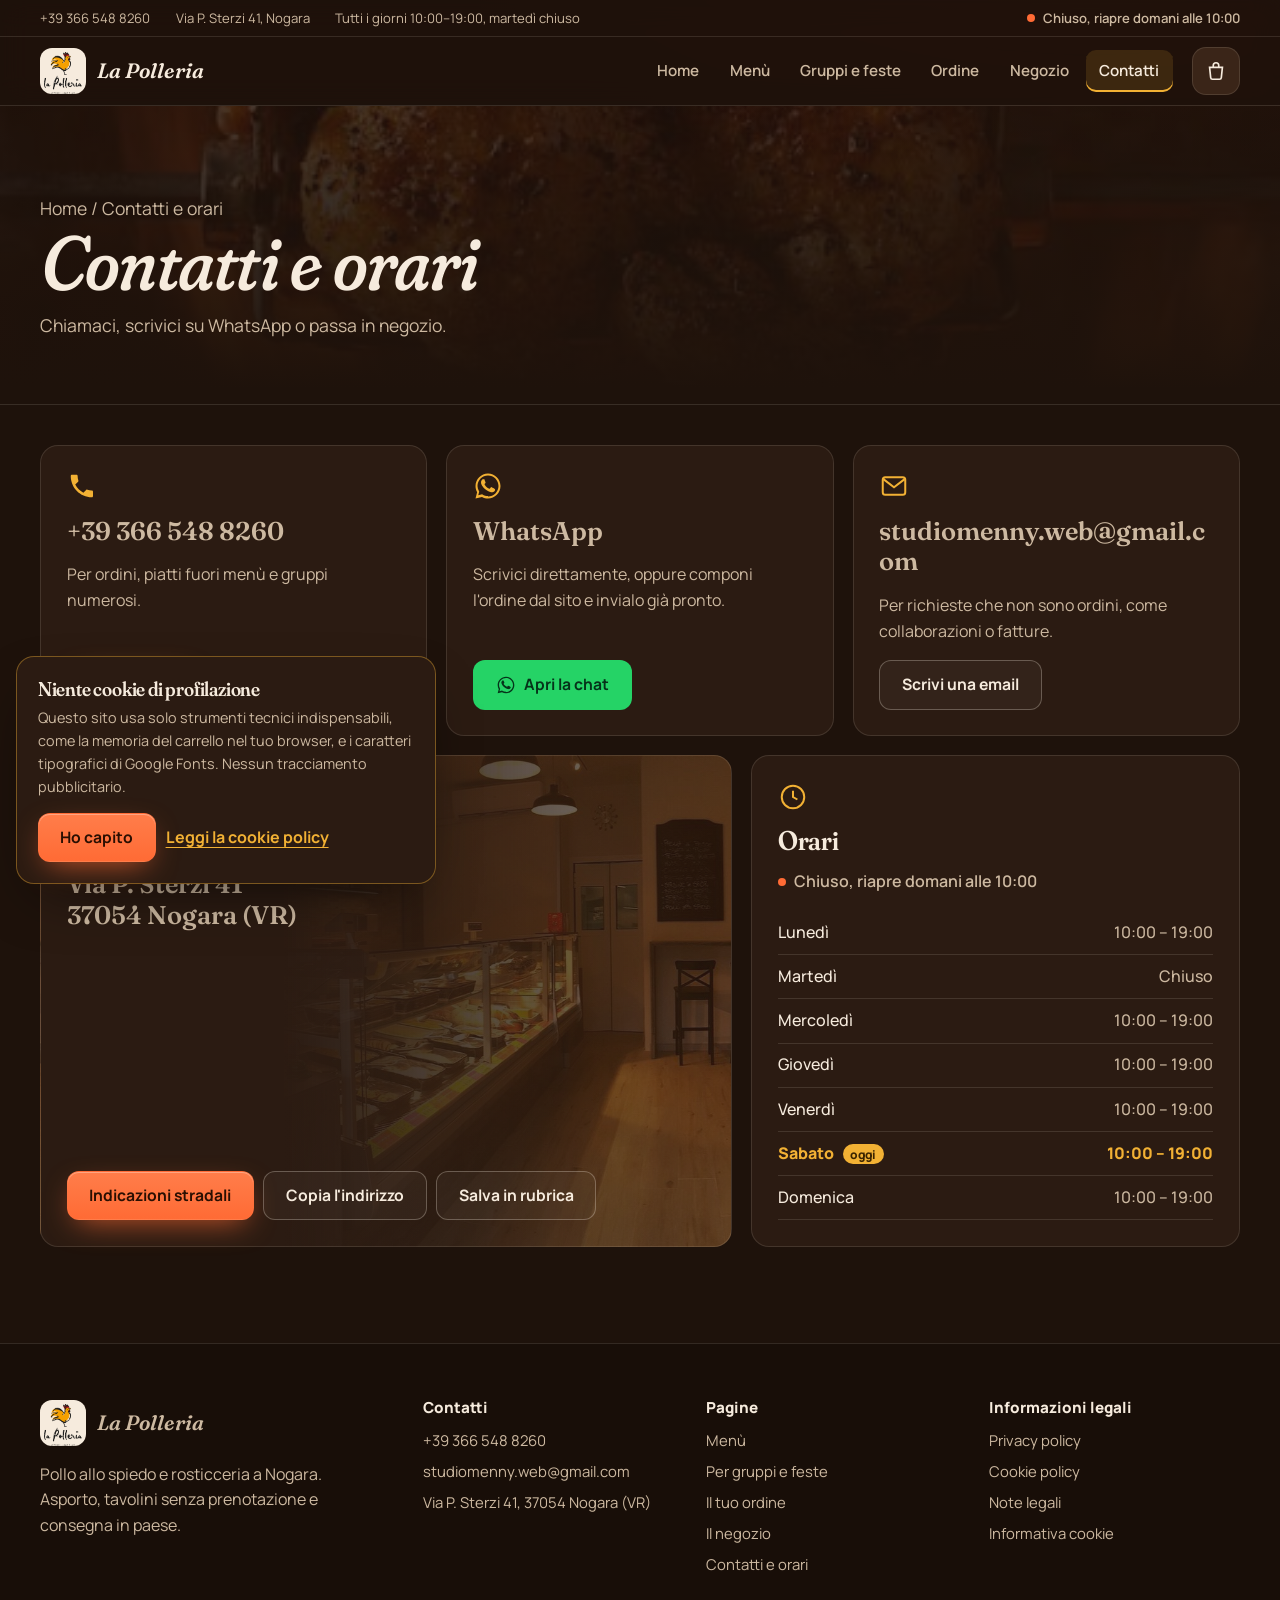
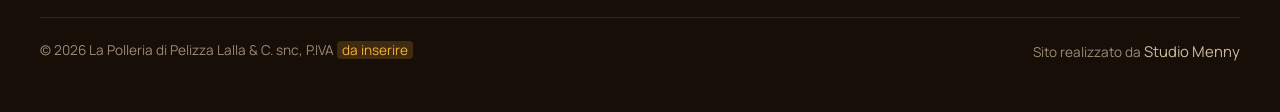
==== contatti.html @ 3eb0762a "Add files via upload" ====
<!DOCTYPE html>
<html lang="it">
<head>
  <meta charset="UTF-8">
  <meta name="viewport" content="width=device-width, initial-scale=1, viewport-fit=cover">
  <title>Contatti e orari, La Polleria Nogara</title>
  <meta name="description" content="Telefono, WhatsApp, email, indirizzo e orari della Polleria in Via P. Sterzi 41 a Nogara.">
  <meta name="theme-color" content="#1E120B">
  <link rel="icon" href="images/logo.png">
  <meta property="og:title" content="Contatti e orari, La Polleria Nogara">
  <meta property="og:description" content="Telefono, WhatsApp, email, indirizzo e orari della Polleria in Via P. Sterzi 41 a Nogara.">
  <meta property="og:image" content="images/hero-spiedo.jpg">
  <meta property="og:type" content="website">
  <link rel="preconnect" href="https://fonts.googleapis.com"><link rel="preconnect" href="https://fonts.gstatic.com" crossorigin><link href="https://fonts.googleapis.com/css2?family=Fraunces:ital,opsz,wght,SOFT,WONK@0,9..144,400..700,0..100,0..1;1,9..144,400..700,0..100,0..1&family=Manrope:wght@400;500;600;700;800&display=swap" rel="stylesheet">
  <link rel="stylesheet" href="style.css">
</head>
<body>
<a class="skip-link" href="#main">Vai al contenuto</a>
<header class="topbar">
  <div class="topbar-strip">
    <div class="wrap">
      <a href="tel:+393665488260">+39 366 548 8260</a>
      <a href="contatti.html">Via P. Sterzi 41, Nogara</a>
      <span>Tutti i giorni 10:00–19:00, martedì chiuso</span>
      <span class="status strip-status" data-status>Orari</span>
    </div>
  </div>
  <div class="topbar-main">
    <div class="wrap">
      <button class="menu-toggle" type="button" aria-expanded="false" aria-controls="mainnav" aria-label="Apri il menu di navigazione"><span></span></button>
      <a class="brand" href="index.html" aria-label="La Polleria, pagina iniziale">
        <span class="brand-badge"><img src="images/logo.png" alt="" width="46" height="46"></span>
        <span class="brand-text"><span class="brand-name">La Polleria</span><span class="status brand-status" data-status></span></span>
      </a>
      <nav class="mainnav" id="mainnav" aria-label="Navigazione principale">
        <a href="index.html">Home</a>
        <a href="menu.html">Menù</a>
        <a href="feste.html">Gruppi e feste</a>
        <a href="ordina.html">Ordine</a>
        <a href="negozio.html">Negozio</a>
        <a href="contatti.html" aria-current="page">Contatti</a>
        <span class="status nav-status" data-status>Orari</span>
      </nav>
      <a class="cart-btn" href="ordina.html" aria-label="Il tuo ordine"><svg viewBox="0 0 24 24" aria-hidden="true"><path d="M5 8h14l-1.2 11.2a2 2 0 0 1-2 1.8H8.2a2 2 0 0 1-2-1.8L5 8z"/><path d="M9 8V6a3 3 0 0 1 6 0v2"/></svg><span class="badge" data-cart-count hidden>0</span></a>
    </div>
  </div>
</header>

<main id="main">
  <section class="page-head">
    <div class="page-head-bg"><img src="images/pollo-spiedo.jpeg" alt=""></div>
    <div class="wrap">
      <p class="crumbs"><a href="index.html">Home</a> / Contatti e orari</p>
      <h1>Contatti e orari</h1>
      <p>Chiamaci, scrivici su WhatsApp o passa in negozio.</p>
    </div>
  </section>

  <div class="wrap contact">
    <section class="panel c-phone">
      <svg style="fill:#F2B134;stroke:none" viewBox="0 0 24 24" aria-hidden="true"><path d="M6.6 10.8c1.4 2.8 3.7 5.1 6.5 6.5l2.2-2.2c.3-.3.7-.4 1-.2 1.1.4 2.3.6 3.5.6.6 0 1 .4 1 1V20c0 .6-.4 1-1 1C10.6 21 3 13.4 3 4c0-.6.4-1 1-1h3.5c.6 0 1 .4 1 1 0 1.2.2 2.4.6 3.5.1.3 0 .7-.2 1z"/></svg>
      <h2 class="visually-hidden">Telefono</h2>
      <p class="big">+39 366 548 8260</p>
      <p>Per ordini, piatti fuori menù e gruppi numerosi.</p>
      <a class="btn btn-fire" href="tel:+393665488260">Chiama ora</a>
    </section>
    <section class="panel c-wa">
      <svg style="fill:#F2B134;stroke:none" viewBox="0 0 24 24" aria-hidden="true"><path d="M12 2C6.5 2 2 6.5 2 12c0 1.8.5 3.5 1.3 5L2 22l5.2-1.3c1.5.8 3.1 1.3 4.8 1.3 5.5 0 10-4.5 10-10S17.5 2 12 2zm0 18c-1.6 0-3.1-.4-4.4-1.2l-.3-.2-3.1.8.8-3-.2-.3C4 14.7 3.6 13.4 3.6 12c0-4.6 3.8-8.4 8.4-8.4s8.4 3.8 8.4 8.4-3.8 8.4-8.4 8.4zm4.6-6.3c-.3-.1-1.5-.7-1.7-.8-.2-.1-.4-.1-.6.1-.2.3-.6.8-.8 1-.1.2-.3.2-.5.1-.3-.1-1.2-.4-2.2-1.4-.8-.7-1.4-1.6-1.5-1.9-.2-.3 0-.4.1-.6.1-.1.3-.3.4-.5.1-.1.2-.3.2-.4.1-.2 0-.3 0-.5-.1-.1-.6-1.4-.8-1.9-.2-.5-.4-.4-.6-.4h-.5c-.2 0-.5.1-.7.3-.2.3-1 1-1 2.3s1 2.7 1.1 2.9c.1.2 2 3 4.8 4.2.7.3 1.2.5 1.6.6.7.2 1.3.2 1.8.1.5-.1 1.5-.6 1.8-1.2.2-.6.2-1.1.1-1.2-.1-.1-.2-.2-.5-.3z"/></svg>
      <h2 class="visually-hidden">WhatsApp</h2>
      <p class="big">WhatsApp</p>
      <p>Scrivici direttamente, oppure componi l'ordine dal sito e invialo già pronto.</p>
      <a class="btn btn-wa" href="https://wa.me/393665488260" target="_blank" rel="noopener"><svg viewBox="0 0 24 24" aria-hidden="true"><path d="M12 2C6.5 2 2 6.5 2 12c0 1.8.5 3.5 1.3 5L2 22l5.2-1.3c1.5.8 3.1 1.3 4.8 1.3 5.5 0 10-4.5 10-10S17.5 2 12 2zm0 18c-1.6 0-3.1-.4-4.4-1.2l-.3-.2-3.1.8.8-3-.2-.3C4 14.7 3.6 13.4 3.6 12c0-4.6 3.8-8.4 8.4-8.4s8.4 3.8 8.4 8.4-3.8 8.4-8.4 8.4zm4.6-6.3c-.3-.1-1.5-.7-1.7-.8-.2-.1-.4-.1-.6.1-.2.3-.6.8-.8 1-.1.2-.3.2-.5.1-.3-.1-1.2-.4-2.2-1.4-.8-.7-1.4-1.6-1.5-1.9-.2-.3 0-.4.1-.6.1-.1.3-.3.4-.5.1-.1.2-.3.2-.4.1-.2 0-.3 0-.5-.1-.1-.6-1.4-.8-1.9-.2-.5-.4-.4-.6-.4h-.5c-.2 0-.5.1-.7.3-.2.3-1 1-1 2.3s1 2.7 1.1 2.9c.1.2 2 3 4.8 4.2.7.3 1.2.5 1.6.6.7.2 1.3.2 1.8.1.5-.1 1.5-.6 1.8-1.2.2-.6.2-1.1.1-1.2-.1-.1-.2-.2-.5-.3z"/></svg>Apri la chat</a>
    </section>
    <section class="panel c-mail">
      <svg viewBox="0 0 24 24" aria-hidden="true"><rect x="3" y="5" width="18" height="14" rx="2"/><path d="M3.5 6.5l8.5 6.5 8.5-6.5"/></svg>
      <h2 class="visually-hidden">Email</h2>
      <p class="big">studiomenny.web@gmail.com</p>
      <p>Per richieste che non sono ordini, come collaborazioni o fatture.</p>
      <a class="btn btn-line" href="mailto:studiomenny.web@gmail.com">Scrivi una email</a>
    </section>
    <section class="panel c-where">
      <svg viewBox="0 0 24 24" aria-hidden="true"><path d="M12 21s-7-6.2-7-11.5A7 7 0 0 1 19 9.5C19 14.8 12 21 12 21z"/><circle cx="12" cy="9.5" r="2.6"/></svg>
      <h2>Dove siamo</h2>
      <p class="big">Via P. Sterzi 41<br>37054 Nogara (VR)</p>
      <div class="row-btns">
        <a class="btn btn-fire" href="https://www.google.com/maps/search/?api=1&amp;query=Via+Palmino+Sterzi+41+Nogara+VR" target="_blank" rel="noopener">Indicazioni stradali</a>
        <button type="button" class="btn btn-line" id="copy-address">Copia l'indirizzo</button>
        <button type="button" class="btn btn-line" id="save-contact">Salva in rubrica</button>
      </div>
    </section>
    <section class="panel c-hours">
      <svg viewBox="0 0 24 24" aria-hidden="true"><circle cx="12" cy="12" r="9"/><path d="M12 7v5l3.5 2"/></svg>
      <h2>Orari</h2>
      <p class="status" data-status>Orari</p>
      <table class="hours"><tbody id="hours-table"></tbody></table>
    </section>
  </div>
</main>
<footer class="site-foot">
  <div class="wrap">
    <div class="foot-grid">
      <div class="foot-brand">
        <a class="brand" href="index.html"><span class="brand-badge"><img src="images/logo.png" alt="" width="46" height="46"></span><span class="brand-name">La Polleria</span></a>
        <p>Pollo allo spiedo e rosticceria a Nogara. Asporto, tavolini senza prenotazione e consegna in paese.</p>
      </div>
      <div>
        <h2>Contatti</h2>
        <ul>
          <li><a href="tel:+393665488260">+39 366 548 8260</a></li>
          <li><a href="mailto:studiomenny.web@gmail.com">studiomenny.web@gmail.com</a></li>
          <li>Via P. Sterzi 41, 37054 Nogara (VR)</li>
        </ul>
      </div>
      <div>
        <h2>Pagine</h2>
        <ul>
          <li><a href="menu.html">Menù</a></li>
          <li><a href="feste.html">Per gruppi e feste</a></li>
          <li><a href="ordina.html">Il tuo ordine</a></li>
          <li><a href="negozio.html">Il negozio</a></li>
          <li><a href="contatti.html">Contatti e orari</a></li>
        </ul>
      </div>
      <div>
        <h2>Informazioni legali</h2>
        <ul>
          <li><a href="privacy.html">Privacy policy</a></li>
          <li><a href="cookie.html">Cookie policy</a></li>
          <li><a href="note-legali.html">Note legali</a></li>
          <li><button type="button" data-cookie-open>Informativa cookie</button></li>
        </ul>
      </div>
    </div>
    <div class="foot-bottom">
      <span>© <span data-year>2026</span> La Polleria di Pelizza Lalla &amp; C. snc, P.IVA <span class="placeholder">da inserire</span></span>
      <span>Sito realizzato da <a href="https://www.studiomenny.it/" target="_blank" rel="noopener">Studio Menny</a></span>
    </div>
  </div>
</footer>

<nav class="actionbar" aria-label="Azioni rapide">
  <a class="ab-call" href="tel:+393665488260"><svg viewBox="0 0 24 24" aria-hidden="true"><path d="M6.6 10.8c1.4 2.8 3.7 5.1 6.5 6.5l2.2-2.2c.3-.3.7-.4 1-.2 1.1.4 2.3.6 3.5.6.6 0 1 .4 1 1V20c0 .6-.4 1-1 1C10.6 21 3 13.4 3 4c0-.6.4-1 1-1h3.5c.6 0 1 .4 1 1 0 1.2.2 2.4.6 3.5.1.3 0 .7-.2 1z"/></svg>Chiama</a>
  <a class="ab-wa" href="https://wa.me/393665488260" target="_blank" rel="noopener"><svg viewBox="0 0 24 24" aria-hidden="true"><path d="M12 2C6.5 2 2 6.5 2 12c0 1.8.5 3.5 1.3 5L2 22l5.2-1.3c1.5.8 3.1 1.3 4.8 1.3 5.5 0 10-4.5 10-10S17.5 2 12 2zm0 18c-1.6 0-3.1-.4-4.4-1.2l-.3-.2-3.1.8.8-3-.2-.3C4 14.7 3.6 13.4 3.6 12c0-4.6 3.8-8.4 8.4-8.4s8.4 3.8 8.4 8.4-3.8 8.4-8.4 8.4zm4.6-6.3c-.3-.1-1.5-.7-1.7-.8-.2-.1-.4-.1-.6.1-.2.3-.6.8-.8 1-.1.2-.3.2-.5.1-.3-.1-1.2-.4-2.2-1.4-.8-.7-1.4-1.6-1.5-1.9-.2-.3 0-.4.1-.6.1-.1.3-.3.4-.5.1-.1.2-.3.2-.4.1-.2 0-.3 0-.5-.1-.1-.6-1.4-.8-1.9-.2-.5-.4-.4-.6-.4h-.5c-.2 0-.5.1-.7.3-.2.3-1 1-1 2.3s1 2.7 1.1 2.9c.1.2 2 3 4.8 4.2.7.3 1.2.5 1.6.6.7.2 1.3.2 1.8.1.5-.1 1.5-.6 1.8-1.2.2-.6.2-1.1.1-1.2-.1-.1-.2-.2-.5-.3z"/></svg>WhatsApp</a>
  <a class="ab-order" href="ordina.html"><svg viewBox="0 0 24 24" aria-hidden="true"><path d="M5 8h14l-1.2 11.2a2 2 0 0 1-2 1.8H8.2a2 2 0 0 1-2-1.8L5 8z"/><path d="M9 8V6a3 3 0 0 1 6 0v2"/></svg>Ordine <span class="badge" data-cart-count hidden>0</span></a>
</nav>

<div class="toast" id="toast" role="status" aria-live="polite"></div>

<div class="cookie" id="cookie" role="dialog" aria-labelledby="cookie-title" hidden>
  <h2 id="cookie-title">Niente cookie di profilazione</h2>
  <p>Questo sito usa solo strumenti tecnici indispensabili, come la memoria del carrello nel tuo browser, e i caratteri tipografici di Google Fonts. Nessun tracciamento pubblicitario.</p>
  <div class="cookie-actions">
    <button type="button" class="btn btn-fire" data-cookie-ok>Ho capito</button>
    <a class="link" href="cookie.html">Leggi la cookie policy</a>
  </div>
</div>
<script src="data.js"></script>
<script src="cart.js"></script>
<script src="app.js"></script>
<script src="contatti.js"></script>
</body>
</html>
---- style.css ----
/* =========================================================
   La Polleria — foglio di stile unico per tutte le pagine
   Palette: brace, carbone, tizzone, pergamena, crosta, fiamma, rosmarino
   ========================================================= */

:root {
  --brace: #1E120B;
  --carbone: #2B1B12;
  --tizzone: #3A2518;
  --pergamena: #F6EBDD;
  --sabbia: #CDB9A1;
  --crosta: #F2B134;
  --fiamma: #FF6B35;
  --rosmarino: #A5BD6E;
  --linea: rgba(246, 235, 221, 0.12);

  --display: "Fraunces", Georgia, serif;
  --body: "Manrope", system-ui, -apple-system, "Segoe UI", sans-serif;

  --wrap: 1200px;
  --head-h: 104px;
  --r-card: 18px;
  --r-ctrl: 12px;
  --shadow: 0 24px 60px -24px rgba(0, 0, 0, 0.7);
}

@media (max-width: 900px) { :root { --head-h: 64px; } }

*, *::before, *::after { box-sizing: border-box; }

html { scroll-behavior: smooth; scroll-padding-top: calc(var(--head-h) + 16px); }

body {
  margin: 0;
  font-family: var(--body);
  font-size: 1rem;
  line-height: 1.6;
  color: var(--pergamena);
  background:
    radial-gradient(1200px 600px at 85% -10%, rgba(255, 107, 53, 0.10), transparent 60%),
    var(--brace);
  -webkit-font-smoothing: antialiased;
}

body.is-locked, body.nav-open { overflow: hidden; }

[hidden] { display: none !important; }
img { max-width: 100%; display: block; }
a { color: inherit; }
button, input, select, textarea { font: inherit; color: inherit; }

h1, h2, h3 {
  font-family: var(--display);
  font-weight: 600;
  line-height: 1.08;
  letter-spacing: -0.01em;
  margin: 0 0 0.5em;
  font-variation-settings: "SOFT" 60, "opsz" 96;
}

p { margin: 0 0 1em; }

.wrap { width: min(100% - 2.5rem, var(--wrap)); margin-inline: auto; }

:focus-visible { outline: 2px solid var(--crosta); outline-offset: 3px; border-radius: 6px; }

.skip-link {
  position: absolute; left: 1rem; top: -60px; z-index: 300;
  background: var(--crosta); color: var(--brace); padding: 0.6rem 1rem; border-radius: 8px; font-weight: 700;
}
.skip-link:focus { top: 1rem; }

.visually-hidden {
  position: absolute !important; width: 1px; height: 1px; overflow: hidden;
  clip: rect(0 0 0 0); white-space: nowrap;
}

/* ---------- Pulsanti ---------- */

.btn {
  display: inline-flex; align-items: center; justify-content: center; gap: 0.55rem;
  min-height: 48px; padding: 0.7rem 1.35rem;
  border-radius: var(--r-ctrl); border: 1px solid transparent;
  font-weight: 700; font-size: 0.98rem; text-decoration: none; cursor: pointer;
  transition: transform 0.15s ease, background-color 0.15s ease, border-color 0.15s ease;
}
.btn:active { transform: translateY(1px); }
.btn svg { width: 20px; height: 20px; flex: none; }

.btn-fire {
  background: linear-gradient(180deg, #FF7D4A, var(--fiamma));
  color: #2A0F02;
  box-shadow: 0 10px 30px -10px rgba(255, 107, 53, 0.8), inset 0 1px 0 rgba(255, 255, 255, 0.3);
}
.btn-fire:hover { background: #FF8A5B; }

.btn-line { border-color: rgba(246, 235, 221, 0.28); color: var(--pergamena); background: rgba(246, 235, 221, 0.04); }
.btn-line:hover { border-color: var(--crosta); background: rgba(242, 177, 52, 0.08); }

.btn-wa { background: #25D366; color: #06331A; }
.btn-wa:hover { background: #3be27b; }
.btn-wa svg { fill: currentColor; }

.btn[disabled] { opacity: 0.4; cursor: not-allowed; box-shadow: none; }

.link {
  color: var(--crosta); font-weight: 700; text-decoration: underline;
  text-underline-offset: 4px; text-decoration-thickness: 1px;
}

/* ---------- Testata ---------- */

.topbar {
  position: sticky; top: 0; z-index: 100;
  border-bottom: 1px solid var(--linea);
  isolation: isolate;
}
/* Lo sfondo sfocato sta su uno pseudo-elemento: così il menu mobile (position: fixed) copre davvero tutto lo schermo */
.topbar::before {
  content: ""; position: absolute; inset: 0; z-index: -1;
  background: rgba(30, 18, 11, 0.82);
  backdrop-filter: blur(14px) saturate(140%);
  -webkit-backdrop-filter: blur(14px) saturate(140%);
}

.topbar-strip { border-bottom: 1px solid var(--linea); font-size: 0.82rem; color: var(--sabbia); }
.topbar-strip .wrap { display: flex; gap: 1.6rem; align-items: center; min-height: 36px; }
.topbar-strip a { text-decoration: none; }
.topbar-strip a:hover { color: var(--pergamena); }
.topbar-strip .strip-status { margin-left: auto; }

.topbar-main .wrap { display: flex; align-items: center; gap: 1.2rem; min-height: 68px; }

.brand { display: flex; align-items: center; gap: 0.7rem; text-decoration: none; flex: none; }
.brand-badge {
  width: 46px; height: 46px; border-radius: 12px; background: var(--pergamena);
  display: grid; place-items: center; padding: 4px;
}
.brand-badge img { width: 100%; height: 100%; object-fit: contain; }
.brand-name { font-family: var(--display); font-size: 1.3rem; font-weight: 600; font-style: italic; }
.brand-text { display: grid; line-height: 1.15; }
.brand-text .brand-status { display: none; font-size: 0.72rem; }

.mainnav { display: flex; gap: 0.2rem; margin-left: auto; }
.mainnav a {
  text-decoration: none; padding: 0.55rem 0.85rem; border-radius: 10px;
  color: var(--sabbia); font-weight: 600; font-size: 0.95rem;
}
.mainnav a:hover { color: var(--pergamena); background: rgba(246, 235, 221, 0.06); }
.mainnav a[aria-current="page"] { color: var(--pergamena); background: rgba(242, 177, 52, 0.14); box-shadow: inset 0 -2px 0 var(--crosta); }

.cart-btn {
  position: relative; display: grid; place-items: center;
  width: 48px; height: 48px; border-radius: 14px;
  background: var(--tizzone); border: 1px solid var(--linea); text-decoration: none;
}
.cart-btn svg { width: 22px; height: 22px; fill: none; stroke: var(--pergamena); stroke-width: 1.8; }
.cart-btn:hover { border-color: var(--crosta); }

.badge {
  position: absolute; top: -6px; right: -6px; min-width: 22px; height: 22px; padding: 0 6px;
  border-radius: 999px; background: var(--fiamma); color: #2A0F02;
  font-size: 0.75rem; font-weight: 800; display: grid; place-items: center;
}

.menu-toggle { display: none; }

/* Stato aperto / chiuso */
.status { display: inline-flex; align-items: center; gap: 0.5rem; font-weight: 600; }
.status::before {
  content: ""; width: 8px; height: 8px; border-radius: 50%; background: var(--sabbia); flex: none;
}
.status.is-open::before { background: var(--rosmarino); box-shadow: 0 0 0 4px rgba(165, 189, 110, 0.2); }
.status.is-open { color: #D6E6AE; }
.status.is-closed::before { background: var(--fiamma); }

@media (max-width: 900px) {
  .topbar-strip { display: none; }
  .topbar-main .wrap { min-height: 64px; gap: 0.7rem; }
  .brand-badge { width: 40px; height: 40px; }
  .brand-name { font-size: 1.15rem; }
  .brand-text .brand-status { display: inline-flex; gap: 0.35rem; }
  .brand-status::before { width: 6px; height: 6px; }

  .menu-toggle {
    display: grid; place-items: center; width: 48px; height: 48px;
    border-radius: 14px; border: 1px solid var(--linea); background: transparent; cursor: pointer;
  }
  .menu-toggle span, .menu-toggle span::before, .menu-toggle span::after {
    display: block; width: 20px; height: 2px; background: var(--pergamena); border-radius: 2px;
    position: relative; transition: transform 0.2s ease, background 0.2s ease;
  }
  .menu-toggle span::before, .menu-toggle span::after { content: ""; position: absolute; left: 0; }
  .menu-toggle span::before { top: -6px; }
  .menu-toggle span::after { top: 6px; }
  .nav-open .menu-toggle span { background: transparent; }
  .nav-open .menu-toggle span::before { transform: translateY(6px) rotate(45deg); }
  .nav-open .menu-toggle span::after { transform: translateY(-6px) rotate(-45deg); }

  .cart-btn { margin-left: auto; }

  .mainnav {
    position: fixed; inset: 64px 0 0 0; z-index: 99;
    flex-direction: column; gap: 0.3rem; padding: 1.4rem 1.25rem 7rem;
    background: var(--brace); margin: 0;
    transform: translateY(-8px); opacity: 0; visibility: hidden;
    transition: opacity 0.2s ease, transform 0.2s ease, visibility 0.2s;
  }
  .nav-open .mainnav { opacity: 1; transform: none; visibility: visible; }
  .mainnav a { font-family: var(--display); font-size: 1.7rem; font-weight: 600; color: var(--pergamena); padding: 0.6rem 0.4rem; }
  .mainnav a[aria-current="page"] { box-shadow: none; background: none; color: var(--crosta); }
  .mainnav .nav-status { display: flex; margin-top: 1rem; padding-top: 1rem; border-top: 1px solid var(--linea); font-size: 0.95rem; }
}
@media (min-width: 901px) { .mainnav .nav-status { display: none; } }

/* ---------- Hero (home) ---------- */

.hero { position: relative; overflow: hidden; padding: clamp(3rem, 7vw, 6rem) 0 clamp(3rem, 6vw, 5rem); isolation: isolate; }

.hero::after {
  content: ""; position: absolute; inset: auto 0 0 0; height: 45%; z-index: -1;
  background: radial-gradient(70% 100% at 50% 100%, rgba(255, 107, 53, 0.22), transparent 70%);
}

.embers { position: absolute; inset: 0; width: 100%; height: 100%; pointer-events: none; z-index: 1; }

.hero-grid {
  position: relative; z-index: 2;
  display: grid; grid-template-columns: 1.15fr 0.85fr; gap: clamp(2rem, 5vw, 4.5rem); align-items: center;
}

.hero h1 {
  font-size: clamp(2.6rem, 6.4vw, 5.4rem);
  font-weight: 500; font-style: italic;
  font-variation-settings: "SOFT" 100, "opsz" 144, "WONK" 1;
  line-height: 0.98; letter-spacing: -0.025em;
  max-width: 11ch; margin-bottom: 1.4rem;
  text-wrap: balance;
}

.hero-lead { font-size: 1.12rem; color: var(--sabbia); max-width: 44ch; margin-bottom: 2rem; }

.hero-cta { display: flex; flex-wrap: wrap; gap: 0.8rem; }

.hero-visual { position: relative; }

.hero-photo {
  border-radius: 28px 28px 200px 200px; overflow: hidden; aspect-ratio: 4 / 5;
  box-shadow: var(--shadow);
  border: 1px solid var(--linea);
}
.hero-photo img { width: 100%; height: 100%; object-fit: cover; }

/* Quadrante orari */
.dial-card {
  position: absolute; left: -2.5rem; bottom: -1.5rem; width: 232px;
  padding: 1rem 1rem 1.1rem;
  background: rgba(43, 27, 18, 0.88);
  backdrop-filter: blur(12px); -webkit-backdrop-filter: blur(12px);
  border: 1px solid var(--linea); border-radius: 24px;
  box-shadow: var(--shadow);
  text-align: center;
}

.dial { width: 100%; height: auto; display: block; margin-bottom: -0.6rem; }
.dial-track { fill: none; stroke: rgba(246, 235, 221, 0.12); stroke-width: 10; stroke-linecap: round; }
.dial-progress { fill: none; stroke: url(#dialGrad); stroke-width: 10; stroke-linecap: round; filter: drop-shadow(0 0 6px rgba(255, 107, 53, 0.7)); }
.dial-ticks line { stroke: rgba(246, 235, 221, 0.35); stroke-width: 1.5; }
.dial-ticks text { fill: var(--sabbia); font-family: var(--body); font-size: 11px; font-weight: 700; text-anchor: middle; }
.dial-needle line { stroke: var(--pergamena); stroke-width: 3; stroke-linecap: round; }
.dial-needle circle { fill: var(--crosta); }
.dial-card:not(.is-open) .dial-needle line { stroke: var(--sabbia); }

.dial-readout strong { display: block; font-family: var(--display); font-size: 1.35rem; font-style: italic; font-weight: 600; }
.dial-readout span { display: block; font-size: 0.85rem; color: var(--sabbia); line-height: 1.4; }
.dial-card.is-open .dial-readout strong { color: #D6E6AE; }

@media (max-width: 900px) {
  .hero-grid { grid-template-columns: 1fr; }
  .hero-visual { max-width: 460px; width: 100%; margin: 0 auto; }
  .dial-card { left: auto; right: -0.5rem; bottom: -1.5rem; width: 196px; }
}

@media (max-width: 480px) {
  .hero-photo { border-radius: 24px 24px 140px 140px; }
  .dial-card { right: 50%; transform: translateX(50%); bottom: -3rem; }
  .hero-visual { margin-bottom: 3rem; }
}

/* ---------- Sezioni home ---------- */

.block { padding: clamp(3.5rem, 8vw, 6.5rem) 0; }
.block-head { max-width: 60ch; margin-bottom: 2.5rem; }
.block-head h2 { font-size: clamp(2rem, 4.2vw, 3.2rem); }
.block-head p { color: var(--sabbia); font-size: 1.05rem; }

/* Tre modi */
.modes { display: grid; grid-template-columns: repeat(3, 1fr); border-top: 1px solid var(--linea); border-bottom: 1px solid var(--linea); }
.mode { padding: 2rem 1.6rem; }
.mode + .mode { border-left: 1px solid var(--linea); }
.mode svg { width: 34px; height: 34px; stroke: var(--crosta); fill: none; stroke-width: 1.6; margin-bottom: 1rem; }
.mode h3 { font-size: 1.5rem; margin-bottom: 0.35rem; }
.mode p { color: var(--sabbia); margin: 0; }
.mode strong { color: var(--pergamena); }
@media (max-width: 760px) {
  .modes { grid-template-columns: 1fr; }
  .mode + .mode { border-left: 0; border-top: 1px solid var(--linea); }
}

/* Il più ordinato */
.signature { display: grid; grid-template-columns: 1fr 1fr; gap: clamp(2rem, 5vw, 4rem); align-items: center; }
.signature-img { border-radius: var(--r-card); overflow: hidden; aspect-ratio: 5 / 6; border: 1px solid var(--linea); }
.signature-img img { width: 100%; height: 100%; object-fit: cover; }
.signature h2 { font-size: clamp(2.2rem, 5vw, 3.8rem); font-style: italic; font-weight: 500; }
.signature p { color: var(--sabbia); max-width: 46ch; }
.price-big { font-family: var(--display); font-size: 2.6rem; color: var(--crosta); font-weight: 600; line-height: 1; margin: 0.4rem 0 1.4rem; }
.price-big small { font-family: var(--body); font-size: 0.95rem; color: var(--sabbia); font-weight: 500; margin-left: 0.4rem; }
.signature-actions { display: flex; gap: 0.8rem; flex-wrap: wrap; }
.facts { list-style: none; padding: 0; margin: 0 0 1.8rem; display: grid; gap: 0.55rem; }
.facts li { display: flex; gap: 0.7rem; align-items: baseline; color: var(--pergamena); }
.facts li::before { content: ""; width: 7px; height: 7px; border-radius: 2px; background: var(--fiamma); transform: rotate(45deg) translateY(-2px); flex: none; }
@media (max-width: 760px) { .signature { grid-template-columns: 1fr; } }

/* Strumenti */
.tools { display: grid; grid-template-columns: 1.4fr 1fr; grid-template-rows: auto auto; gap: 1.2rem; }
.tool {
  position: relative; display: flex; flex-direction: column; justify-content: flex-end;
  padding: 1.8rem; border-radius: var(--r-card); text-decoration: none; overflow: hidden;
  background: var(--carbone); border: 1px solid var(--linea); min-height: 220px;
  transition: border-color 0.2s ease, transform 0.2s ease;
}
.tool:hover { border-color: rgba(242, 177, 52, 0.55); transform: translateY(-2px); }
.tool h3 { font-size: 1.6rem; margin-bottom: 0.35rem; }
.tool p { color: var(--sabbia); margin: 0; max-width: 40ch; }
.tool-go { margin-top: 1rem; color: var(--crosta); font-weight: 700; }
.tool--big { grid-row: span 2; min-height: 460px; background: linear-gradient(180deg, rgba(30, 18, 11, 0) 20%, rgba(30, 18, 11, 0.95) 80%), url("images/hero-spiedo.jpg") center / cover; }
.tool--big h3 { font-size: clamp(2rem, 4vw, 2.8rem); font-style: italic; font-weight: 500; }
.tool-icon { position: absolute; top: 1.6rem; left: 1.8rem; width: 38px; height: 38px; stroke: var(--crosta); fill: none; stroke-width: 1.6; }
@media (max-width: 760px) {
  .tools { grid-template-columns: 1fr; }
  .tool--big { grid-row: auto; min-height: 340px; }
}

/* Striscia negozio */
.shop-band { position: relative; border-radius: 28px; overflow: hidden; min-height: 420px; display: flex; align-items: flex-end; border: 1px solid var(--linea); }
.shop-band img { position: absolute; inset: 0; width: 100%; height: 100%; object-fit: cover; }
.shop-band::before { content: ""; position: absolute; inset: 0; background: linear-gradient(90deg, rgba(30, 18, 11, 0.92) 0%, rgba(30, 18, 11, 0.55) 55%, rgba(30, 18, 11, 0.1) 100%); z-index: 1; }
.shop-band-copy { position: relative; z-index: 2; padding: clamp(1.8rem, 5vw, 3.5rem); max-width: 560px; }
.shop-band h2 { font-size: clamp(2rem, 4.4vw, 3.2rem); }
.shop-band p { color: var(--sabbia); }

/* ---------- Intestazione pagine interne ---------- */

.page-head {
  position: relative; overflow: hidden;
  padding: clamp(3rem, 8vw, 5.5rem) 0 clamp(2.4rem, 6vw, 4rem);
  border-bottom: 1px solid var(--linea);
}
.page-head-bg { position: absolute; inset: 0; z-index: -1; }
.page-head-bg img { width: 100%; height: 100%; object-fit: cover; opacity: 0.28; filter: saturate(1.1); }
.page-head-bg::after { content: ""; position: absolute; inset: 0; background: linear-gradient(180deg, rgba(30, 18, 11, 0.35), var(--brace) 95%); }
.page-head { isolation: isolate; }
.page-head h1 { font-size: clamp(2.6rem, 6.5vw, 4.8rem); font-style: italic; font-weight: 500; font-variation-settings: "SOFT" 100, "opsz" 144, "WONK" 1; margin-bottom: 0.4rem; }
.page-head p { color: var(--sabbia); font-size: 1.1rem; max-width: 52ch; margin: 0; }
.crumbs { font-size: 0.85rem; color: var(--sabbia); margin-bottom: 1rem; }
.crumbs a { text-decoration: none; }
.crumbs a:hover { color: var(--pergamena); }

/* ---------- Menù ---------- */

.menu-tools {
  position: sticky; top: var(--head-h); z-index: 50;
  background: rgba(30, 18, 11, 0.9);
  backdrop-filter: blur(12px); -webkit-backdrop-filter: blur(12px);
  border-bottom: 1px solid var(--linea);
}
.menu-tools .wrap { display: flex; gap: 1rem; align-items: center; padding: 0.8rem 0; }

.search { position: relative; flex: 0 1 300px; }
.search svg { position: absolute; left: 0.9rem; top: 50%; width: 18px; height: 18px; transform: translateY(-50%); stroke: var(--sabbia); fill: none; stroke-width: 2; pointer-events: none; }
.search input {
  width: 100%; min-height: 46px; padding: 0.6rem 2.6rem;
  border-radius: 999px; border: 1px solid var(--linea); background: var(--carbone);
}
.search input::placeholder { color: #9d8a76; }
.search input:focus { outline: none; border-color: var(--crosta); }
.search input::-webkit-search-cancel-button { display: none; }
.search-clear { position: absolute; right: 0.4rem; top: 50%; transform: translateY(-50%); width: 34px; height: 34px; border: 0; background: none; border-radius: 50%; cursor: pointer; color: var(--sabbia); font-size: 1.2rem; }
.search input:placeholder-shown + .search-clear { display: none; }

.chips { display: flex; gap: 0.45rem; overflow-x: auto; scrollbar-width: none; flex: 1; }
.chips::-webkit-scrollbar { display: none; }
.chip {
  flex: none; min-height: 42px; padding: 0.4rem 1rem; border-radius: 999px;
  border: 1px solid var(--linea); background: transparent; color: var(--sabbia);
  font-weight: 600; cursor: pointer; white-space: nowrap;
}
.chip:hover { color: var(--pergamena); border-color: rgba(246, 235, 221, 0.3); }
.chip.is-active { background: var(--pergamena); color: var(--brace); border-color: var(--pergamena); }

@media (max-width: 700px) {
  .menu-tools .wrap { flex-direction: column; align-items: stretch; gap: 0.6rem; padding: 0.7rem 0; }
  .search { flex: none; }
}

.callout {
  display: flex; gap: 1rem; align-items: center; margin: 2rem 0 0;
  padding: 1.1rem 1.3rem; border-radius: var(--r-card);
  background: linear-gradient(90deg, rgba(242, 177, 52, 0.14), rgba(242, 177, 52, 0.04));
  border: 1px solid rgba(242, 177, 52, 0.35);
}
.callout svg { width: 28px; height: 28px; flex: none; stroke: var(--crosta); fill: none; stroke-width: 1.7; }
.callout p { margin: 0; }
.callout a { color: var(--crosta); font-weight: 700; white-space: nowrap; }

.menu-group { padding-top: 2.8rem; }
.menu-group-title { display: flex; align-items: baseline; gap: 0.8rem; font-size: clamp(1.9rem, 4vw, 2.6rem); font-style: italic; font-weight: 500; }
.menu-group-title span { font-family: var(--body); font-style: normal; font-size: 0.9rem; font-weight: 600; color: var(--sabbia); }

.dish-grid { display: grid; grid-template-columns: repeat(auto-fill, minmax(250px, 1fr)); gap: 1.2rem; }

.dish {
  position: relative; display: flex; flex-direction: column;
  background: var(--carbone); border: 1px solid var(--linea); border-radius: var(--r-card); overflow: hidden;
  transition: border-color 0.2s ease;
}
.dish:hover { border-color: rgba(246, 235, 221, 0.24); }
.dish--featured { border-color: rgba(242, 177, 52, 0.6); box-shadow: 0 0 0 1px rgba(242, 177, 52, 0.3), 0 20px 50px -30px rgba(242, 177, 52, 0.6); }

.dish-photo {
  position: relative; display: block; width: 100%; aspect-ratio: 4 / 3; padding: 0; border: 0;
  background: #22150D; cursor: zoom-in; overflow: hidden;
}
.dish-photo img { width: 100%; height: 100%; object-fit: cover; transition: transform 0.4s ease; }
.dish-photo:hover img { transform: scale(1.04); }
.dish-photo.is-contain { background: #F4EFE8; }
.dish-photo.is-contain img { object-fit: contain; padding: 0.8rem; }

.dish-zoom {
  position: absolute; right: 0.7rem; bottom: 0.7rem; display: inline-flex; align-items: center; gap: 0.35rem;
  padding: 0.3rem 0.65rem 0.3rem 0.45rem; border-radius: 999px;
  background: rgba(30, 18, 11, 0.78); color: var(--pergamena); font-size: 0.78rem; font-weight: 700;
  backdrop-filter: blur(6px); -webkit-backdrop-filter: blur(6px);
}
.dish-zoom svg { width: 16px; height: 16px; stroke: currentColor; fill: none; stroke-width: 2.2; }

.dish-flag {
  position: absolute; top: 0.8rem; left: 0.8rem; z-index: 2;
  padding: 0.3rem 0.7rem; border-radius: 999px; font-size: 0.78rem; font-weight: 800;
  background: var(--crosta); color: #3a2400;
}

.dish-body { display: flex; flex-direction: column; flex: 1; padding: 1rem 1.1rem 1.1rem; }
.dish-name { font-size: 1.3rem; margin-bottom: 0.2rem; }
.dish-note { color: var(--sabbia); font-size: 0.9rem; margin: 0 0 0.8rem; }
.chili { display: inline-block; vertical-align: middle; font-family: var(--body); font-size: 0.7rem; font-weight: 800; padding: 0.15rem 0.5rem; border-radius: 999px; background: rgba(255, 107, 53, 0.18); color: #FFB08F; }
.dish-foot { margin-top: auto; display: flex; align-items: center; justify-content: space-between; gap: 0.8rem; }
.dish-price { font-family: var(--display); font-size: 1.35rem; font-weight: 600; color: var(--crosta); }

/* Quantità */
.qty { display: inline-flex; align-items: center; gap: 0.2rem; }
.qty-add {
  min-height: 42px; padding: 0.4rem 1.1rem; border-radius: 999px; border: 0; cursor: pointer;
  background: var(--fiamma); color: #2A0F02; font-weight: 800;
}
.qty-add:hover { background: #FF8A5B; }
.qty-btn {
  width: 40px; height: 40px; border-radius: 50%; cursor: pointer;
  border: 1px solid rgba(246, 235, 221, 0.25); background: var(--tizzone); font-size: 1.2rem; line-height: 1;
}
.qty-btn:hover { border-color: var(--crosta); }
.qty output { min-width: 2ch; text-align: center; font-weight: 800; font-size: 1.05rem; }
.qty--small .qty-btn { width: 34px; height: 34px; font-size: 1rem; }

.menu-empty { padding: 3rem 0; text-align: center; color: var(--sabbia); }
.menu-empty p { font-size: 1.1rem; }

.menu-extras {
  display: grid; grid-template-columns: 1fr auto; gap: 2rem; align-items: center;
  margin: 4rem auto 0; padding: 2rem; border-radius: var(--r-card);
  background: var(--carbone); border: 1px solid var(--linea);
}
.menu-extras h2 { font-size: 1.7rem; }
.menu-extras p { color: var(--sabbia); max-width: 55ch; }
.menu-extras .allergens { font-size: 0.9rem; margin: 1rem 0 0; }
.qr { text-align: center; }
.qr #qr-code { display: inline-block; padding: 10px; background: var(--pergamena); border-radius: 14px; }
.qr #qr-code img, .qr #qr-code canvas { display: block; }
.qr p { font-size: 0.82rem; color: var(--sabbia); margin: 0.6rem 0 0; }
@media (max-width: 700px) { .menu-extras { grid-template-columns: 1fr; } }

/* Scheda dettaglio */
.modal { position: fixed; inset: 0; z-index: 250; display: grid; place-items: center; padding: 1rem; }
.modal[hidden] { display: none; }
.modal-backdrop { position: absolute; inset: 0; background: rgba(12, 7, 4, 0.8); backdrop-filter: blur(4px); -webkit-backdrop-filter: blur(4px); }
.modal-box {
  position: relative; width: min(100%, 860px); max-height: calc(100vh - 2rem); overflow: auto;
  display: grid; grid-template-columns: 1fr 1fr;
  background: var(--carbone); border: 1px solid var(--linea); border-radius: 24px; box-shadow: var(--shadow);
  animation: pop 0.22s ease-out;
}
@keyframes pop { from { opacity: 0; transform: translateY(10px) scale(0.98); } to { opacity: 1; transform: none; } }
.modal-img { width: 100%; height: 100%; min-height: 320px; object-fit: cover; }
.modal-img.is-contain { object-fit: contain; background: #F4EFE8; padding: 1.5rem; }
.modal-body { padding: 2rem; display: flex; flex-direction: column; }
.modal-body h2 { font-size: 2.2rem; font-style: italic; font-weight: 500; margin-bottom: 0.2rem; }
.modal-note { color: var(--sabbia); margin-bottom: 0.8rem; }
.modal-price { font-family: var(--display); font-size: 2rem; color: var(--crosta); font-weight: 600; margin-bottom: 1rem; }
.modal-desc { color: var(--pergamena); }
.modal-choice { display: grid; gap: 0.4rem; margin: 0.4rem 0 1.2rem; }
.modal-choice label { font-weight: 700; font-size: 0.9rem; color: var(--sabbia); }
.modal-actions { margin-top: auto; display: flex; align-items: center; gap: 1rem; flex-wrap: wrap; }
.modal-count { font-size: 0.9rem; color: var(--sabbia); }
.modal-close {
  position: absolute; top: 0.8rem; right: 0.8rem; z-index: 2; width: 42px; height: 42px; border-radius: 50%;
  border: 0; background: rgba(30, 18, 11, 0.85); color: var(--pergamena); font-size: 1.5rem; cursor: pointer;
}
.modal-close:hover { background: var(--fiamma); color: #2A0F02; }
@media (max-width: 560px) {
  .dish-grid { grid-template-columns: 1fr; gap: 0.8rem; }
  .dish { flex-direction: row; }
  .dish-photo { width: 120px; flex: none; aspect-ratio: auto; min-height: 132px; }
  .dish-zoom { padding: 0.3rem; right: 0.4rem; bottom: 0.4rem; }
  .dish-zoom span { display: none; }
  .dish-flag { top: 0.4rem; left: 0.4rem; font-size: 0.68rem; padding: 0.2rem 0.5rem; }
  .dish-body { padding: 0.8rem 0.9rem; }
  .dish-name { font-size: 1.12rem; }
  .dish-note { font-size: 0.84rem; margin-bottom: 0.5rem; }
  .dish-price { font-size: 1.15rem; }
  .qty-add { min-height: 40px; padding: 0.35rem 0.9rem; }
  .qty-btn { width: 36px; height: 36px; }
  .menu-group { padding-top: 2rem; }
}

@media (max-width: 700px) {
  .modal { place-items: end center; padding: 0; }
  .modal-box { grid-template-columns: 1fr; border-radius: 24px 24px 0 0; max-height: 92vh; }
  .modal-img { min-height: 0; aspect-ratio: 4 / 3; }
  .modal-body { padding: 1.4rem 1.3rem 2rem; }
}

/* ---------- Campi modulo ---------- */

.field { display: grid; gap: 0.4rem; margin-bottom: 1rem; }
.field label, .field-label { font-weight: 700; font-size: 0.92rem; }
.field small { color: var(--sabbia); font-size: 0.82rem; }
.field input, .field textarea, select {
  width: 100%; min-height: 48px; padding: 0.7rem 0.9rem;
  border-radius: var(--r-ctrl); border: 1px solid rgba(246, 235, 221, 0.2); background: var(--brace);
}
.field textarea { min-height: 96px; resize: vertical; }
.field input:focus, .field textarea:focus, select:focus { outline: none; border-color: var(--crosta); box-shadow: 0 0 0 3px rgba(242, 177, 52, 0.2); }
select { appearance: none; background-image: url("data:image/svg+xml,%3Csvg xmlns='http://www.w3.org/2000/svg' width='12' height='8' viewBox='0 0 12 8'%3E%3Cpath d='M1 1l5 5 5-5' stroke='%23CDB9A1' stroke-width='2' fill='none'/%3E%3C/svg%3E"); background-repeat: no-repeat; background-position: right 0.9rem center; padding-right: 2.4rem; }

.segmented { display: grid; grid-template-columns: 1fr 1fr; gap: 0.4rem; padding: 0.3rem; border-radius: 14px; background: var(--brace); border: 1px solid var(--linea); margin-bottom: 1.2rem; }
.segmented--3 { grid-template-columns: repeat(3, 1fr); }
.segmented button {
  min-height: 48px; border: 0; border-radius: 10px; background: transparent; cursor: pointer;
  font-weight: 700; color: var(--sabbia); line-height: 1.2; padding: 0.4rem;
}
.segmented button small { display: block; font-weight: 600; font-size: 0.76rem; opacity: 0.85; }
.segmented button.is-active { background: var(--pergamena); color: var(--brace); }

/* ---------- Ordine ---------- */

.order { display: grid; grid-template-columns: 1.3fr 1fr; gap: 1.5rem; align-items: start; padding: 2.5rem 0 4rem; }
.panel { background: var(--carbone); border: 1px solid var(--linea); border-radius: var(--r-card); padding: 1.6rem; }
.panel h2 { font-size: 1.7rem; display: flex; align-items: baseline; gap: 0.6rem; }
.panel h2 span { font-family: var(--body); font-size: 0.9rem; color: var(--sabbia); font-weight: 600; }
.order-summary { position: sticky; top: calc(var(--head-h) + 1rem); }

.lines { list-style: none; margin: 0; padding: 0; }
.line {
  display: grid; grid-template-columns: 64px 1fr auto auto auto; gap: 0.9rem; align-items: center;
  padding: 0.9rem 0; border-bottom: 1px solid var(--linea);
}
.line-img { width: 64px; height: 64px; border-radius: 12px; object-fit: cover; }
.line-img.is-contain { object-fit: contain; background: #F4EFE8; padding: 4px; }
.line-name { margin: 0; font-weight: 700; }
.line-name span { color: var(--sabbia); font-weight: 500; font-size: 0.88rem; }
.line-choice { display: flex; align-items: center; gap: 0.5rem; margin-top: 0.35rem; font-size: 0.85rem; color: var(--sabbia); }
.line-choice select { min-height: 36px; padding: 0.3rem 2rem 0.3rem 0.6rem; font-size: 0.88rem; width: auto; }
.line-price { font-weight: 800; color: var(--crosta); min-width: 5.5ch; text-align: right; }
.line-remove { width: 34px; height: 34px; border-radius: 50%; border: 0; background: none; color: var(--sabbia); font-size: 1.3rem; cursor: pointer; }
.line-remove:hover { color: var(--fiamma); background: rgba(255, 107, 53, 0.12); }

.order-empty { text-align: center; padding: 2.5rem 1rem; }
.order-empty svg { width: 64px; height: 64px; stroke: var(--sabbia); fill: none; stroke-width: 1.4; margin: 0 auto 1rem; }
.order-empty p { color: var(--sabbia); }
.order-empty .btn { margin: 0.3rem; }

.order-tools { display: flex; justify-content: space-between; gap: 1rem; margin-top: 1rem; }
.text-btn { border: 0; background: none; cursor: pointer; color: var(--sabbia); font-weight: 600; text-decoration: underline; text-underline-offset: 3px; padding: 0.5rem 0; }
.text-btn:hover { color: var(--pergamena); }

.totals { border-top: 1px solid var(--linea); margin: 0.6rem 0 1.2rem; padding-top: 1rem; }
.totals div { display: flex; justify-content: space-between; color: var(--sabbia); margin-bottom: 0.3rem; }
.totals .grand { color: var(--pergamena); font-family: var(--display); font-size: 1.7rem; font-weight: 600; margin-top: 0.4rem; }
.totals .grand span:last-child { color: var(--crosta); }

.form-error { background: rgba(255, 107, 53, 0.14); border: 1px solid rgba(255, 107, 53, 0.5); color: #FFD3C2; padding: 0.7rem 0.9rem; border-radius: var(--r-ctrl); font-size: 0.92rem; }
.fine { font-size: 0.85rem; color: var(--sabbia); margin: 0.9rem 0 0; }
.btn-block { width: 100%; }

@media (max-width: 900px) {
  .order { grid-template-columns: 1fr; }
  .order-summary { position: static; }
}
@media (max-width: 560px) {
  .line { grid-template-columns: 52px 1fr auto; grid-template-areas: "img main remove" "img qty price"; row-gap: 0.5rem; }
  .line-img { grid-area: img; width: 52px; height: 52px; align-self: start; }
  .line-main { grid-area: main; }
  .line .qty { grid-area: qty; }
  .line-price { grid-area: price; }
  .line-remove { grid-area: remove; }
  .line-choice { flex-wrap: wrap; }
}

/* ---------- Feste ---------- */

.party { display: grid; grid-template-columns: 0.9fr 1.1fr; gap: 1.5rem; align-items: start; padding: 2.5rem 0 4rem; }
.stepper-row { display: flex; align-items: center; justify-content: space-between; gap: 1rem; padding: 1rem 0; border-bottom: 1px solid var(--linea); }
.stepper-row p { margin: 0; font-weight: 700; font-size: 1.05rem; }
.stepper-row small { display: block; color: var(--sabbia); font-weight: 500; font-size: 0.85rem; }
.stepper { display: flex; align-items: center; gap: 0.6rem; }
.stepper output { font-family: var(--display); font-size: 2rem; font-weight: 600; min-width: 2.2ch; text-align: center; line-height: 1; }
.stepper .qty-btn { width: 46px; height: 46px; font-size: 1.4rem; }
.party-form .field-label { display: block; margin: 1.3rem 0 0.6rem; }

.check { display: flex; gap: 0.8rem; align-items: flex-start; padding: 0.7rem 0; cursor: pointer; }
.check input { width: 22px; height: 22px; accent-color: var(--fiamma); margin-top: 2px; flex: none; }
.check small { display: block; color: var(--sabbia); }

.party-result { position: sticky; top: calc(var(--head-h) + 1rem); overflow: hidden; }
.party-result::before {
  content: ""; position: absolute; inset: -40% -20% auto auto; width: 360px; height: 360px; border-radius: 50%;
  background: radial-gradient(circle, rgba(255, 107, 53, 0.25), transparent 65%); pointer-events: none;
}
.party-big { font-family: var(--display); font-style: italic; font-weight: 500; font-size: clamp(2rem, 4.5vw, 3rem); line-height: 1.05; margin: 0 0 0.2rem; position: relative; }
.party-sub { color: var(--sabbia); margin-bottom: 1.2rem; }

.birds { display: flex; flex-wrap: wrap; gap: 0.35rem; min-height: 56px; margin-bottom: 1.4rem; }
.bird { width: 52px; height: 40px; animation: drop 0.35s ease-out both; }
.bird svg { width: 100%; height: 100%; }
.bird .b { fill: #E39A2C; stroke: #8A5212; stroke-width: 1.5; }
.bird .l { fill: none; stroke: #C97A1C; stroke-width: 6; stroke-linecap: round; }
.bird .k { fill: var(--pergamena); }
.bird .h { fill: none; stroke: rgba(255, 240, 210, 0.55); stroke-width: 2.2; stroke-linecap: round; }
.bird--half { width: 29px; overflow: hidden; }
.bird--half svg { width: 52px; }
.bird-more { align-self: center; font-weight: 800; color: var(--crosta); }
@keyframes drop { from { opacity: 0; transform: translateY(-8px) scale(0.9); } to { opacity: 1; transform: none; } }

.plan { list-style: none; padding: 0; margin: 0 0 1rem; }
.plan li { display: grid; grid-template-columns: 3ch 1fr auto; gap: 0.8rem; padding: 0.7rem 0; border-bottom: 1px solid var(--linea); align-items: baseline; }
.pl-qty { font-weight: 800; color: var(--crosta); }
.pl-name em { font-style: normal; color: var(--sabbia); font-size: 0.88rem; }
.pl-name small { display: block; color: var(--sabbia); font-size: 0.82rem; }
.pl-price { font-weight: 700; }
.party-total { display: flex; justify-content: space-between; align-items: baseline; font-family: var(--display); font-size: 1.8rem; font-weight: 600; margin: 0.4rem 0 0.2rem; }
.party-total span:last-child { color: var(--crosta); }
.party-perhead { color: var(--sabbia); font-size: 0.9rem; margin-bottom: 1.2rem; text-align: right; }
.party-next { margin-top: 0.9rem; }

@media (max-width: 900px) {
  .party { grid-template-columns: 1fr; }
  .party-result { position: static; }
}

/* ---------- Negozio ---------- */

.shop { display: grid; grid-template-columns: 1.1fr 0.9fr; gap: clamp(2rem, 5vw, 4rem); align-items: center; padding: 3rem 0; }
.shop-img { border-radius: 28px; overflow: hidden; border: 1px solid var(--linea); aspect-ratio: 1; }
.shop-img img { width: 100%; height: 100%; object-fit: cover; }
.shop h2 { font-size: clamp(2rem, 4.2vw, 3rem); }
.shop p { color: var(--sabbia); }
@media (max-width: 800px) { .shop { grid-template-columns: 1fr; } }

.pillars { display: grid; grid-template-columns: repeat(3, 1fr); gap: 2rem; padding: 3rem 0 4rem; border-top: 1px solid var(--linea); }
.pillars h3 { font-size: 1.5rem; font-style: italic; font-weight: 500; color: var(--crosta); }
.pillars p { color: var(--sabbia); margin: 0; }
@media (max-width: 760px) { .pillars { grid-template-columns: 1fr; gap: 1.4rem; } }

/* ---------- Contatti ---------- */

.contact { display: grid; grid-template-columns: repeat(12, 1fr); gap: 1.2rem; padding: 2.5rem 0 4rem; }
.contact .panel { display: flex; flex-direction: column; }
.contact .panel > svg { width: 30px; height: 30px; stroke: var(--crosta); fill: none; stroke-width: 1.6; margin-bottom: 0.9rem; }
.contact .panel p { color: var(--sabbia); }
.contact .big { font-family: var(--display); font-size: 1.6rem; color: var(--pergamena); font-weight: 600; margin: 0 0 1rem; line-height: 1.2; word-break: break-word; }
.contact .panel .btn { margin-top: auto; align-self: flex-start; }
.c-phone { grid-column: span 4; }
.c-wa { grid-column: span 4; }
.c-mail { grid-column: span 4; }
.c-where { grid-column: span 7; }
.c-hours { grid-column: span 5; }
.row-btns { display: flex; flex-wrap: wrap; gap: 0.6rem; margin-top: auto; }
.hours { width: 100%; border-collapse: collapse; }
.hours th, .hours td { padding: 0.55rem 0; border-bottom: 1px solid var(--linea); text-align: left; font-weight: 500; }
.hours td { text-align: right; color: var(--sabbia); }
.hours tr.is-today th, .hours tr.is-today td { color: var(--crosta); font-weight: 800; }
.hours th span { font-size: 0.75rem; background: var(--crosta); color: #3a2400; padding: 0.1rem 0.45rem; border-radius: 999px; margin-left: 0.4rem; vertical-align: middle; }
@media (max-width: 900px) {
  .c-phone, .c-wa, .c-mail { grid-column: span 12; }
  .c-where, .c-hours { grid-column: span 12; }
}

/* ---------- Pagine legali ---------- */

.legal { max-width: 72ch; padding: 3rem 0 4rem; }
.legal h2 { font-size: 1.6rem; margin-top: 2.2rem; }
.legal p, .legal li { color: #E6D8C6; }
.legal ul { padding-left: 1.2rem; }
.legal li { margin-bottom: 0.4rem; }
.legal .updated { color: var(--sabbia); font-size: 0.9rem; }
.legal table { width: 100%; border-collapse: collapse; font-size: 0.92rem; margin: 1rem 0; }
.legal th, .legal td { text-align: left; padding: 0.6rem; border-bottom: 1px solid var(--linea); vertical-align: top; }
.legal th { color: var(--pergamena); }
.legal td { color: var(--sabbia); }
.placeholder { background: rgba(242, 177, 52, 0.18); color: var(--crosta); padding: 0 0.3rem; border-radius: 4px; }

/* ---------- Footer ---------- */

.site-foot { border-top: 1px solid var(--linea); background: #180E08; padding: 3.5rem 0 7rem; margin-top: 2rem; }
.foot-grid { display: grid; grid-template-columns: 1.4fr 1fr 1fr 1fr; gap: 2rem; }
.foot-brand p { color: var(--sabbia); max-width: 34ch; margin-top: 1rem; }
.site-foot h2 { font-family: var(--body); font-size: 0.95rem; font-weight: 800; color: var(--pergamena); margin-bottom: 0.8rem; letter-spacing: 0; }
.site-foot ul { list-style: none; padding: 0; margin: 0; display: grid; gap: 0.45rem; }
.site-foot a, .site-foot li, .site-foot button { color: var(--sabbia); text-decoration: none; font-size: 0.93rem; }
.site-foot a:hover, .site-foot button:hover { color: var(--pergamena); text-decoration: underline; }
.site-foot button { background: none; border: 0; padding: 0; cursor: pointer; text-align: left; }
.foot-bottom { display: flex; flex-wrap: wrap; justify-content: space-between; gap: 1rem; margin-top: 2.5rem; padding-top: 1.4rem; border-top: 1px solid var(--linea); font-size: 0.85rem; color: #9d8a76; }
.foot-bottom a { color: var(--sabbia); }
@media (min-width: 901px) { .site-foot { padding-bottom: 3rem; } }
@media (max-width: 900px) { .foot-grid { grid-template-columns: 1fr 1fr; } .foot-brand { grid-column: 1 / -1; } }

/* ---------- Barra azioni mobile ---------- */

.actionbar { display: none; }
@media (max-width: 900px) {
  .actionbar {
    position: fixed; left: 0.6rem; right: 0.6rem; bottom: calc(0.6rem + env(safe-area-inset-bottom, 0px)); z-index: 90;
    display: grid; grid-template-columns: 1fr 1fr 1.2fr; gap: 0.4rem; padding: 0.4rem;
    background: rgba(43, 27, 18, 0.94); border: 1px solid var(--linea); border-radius: 18px;
    backdrop-filter: blur(12px); -webkit-backdrop-filter: blur(12px); box-shadow: var(--shadow);
  }
  .actionbar a {
    position: relative; display: flex; align-items: center; justify-content: center; gap: 0.45rem;
    min-height: 50px; border-radius: 13px; text-decoration: none; font-weight: 800; font-size: 0.92rem;
  }
  .actionbar svg { width: 20px; height: 20px; }
  .ab-call { background: var(--tizzone); }
  .ab-call svg { fill: var(--pergamena); }
  .ab-wa { background: #25D366; color: #06331A; }
  .ab-wa svg { fill: currentColor; }
  .ab-order { background: var(--fiamma); color: #2A0F02; }
  .ab-order svg { fill: none; stroke: currentColor; stroke-width: 2; }
  .ab-order .badge { position: static; background: #2A0F02; color: var(--pergamena); }
  .nav-open .actionbar { display: none; }
}

/* ---------- Avvisi e cookie ---------- */

.toast {
  position: fixed; left: 50%; bottom: 1.5rem; z-index: 400;
  transform: translate(-50%, 20px); opacity: 0; pointer-events: none;
  width: max-content; max-width: calc(100% - 2rem); padding: 0.85rem 1.2rem; border-radius: 14px; text-align: center;
  background: var(--pergamena); color: var(--brace); font-weight: 700; box-shadow: var(--shadow);
  transition: opacity 0.2s ease, transform 0.2s ease;
}
.toast.is-on { opacity: 1; transform: translate(-50%, 0); }
@media (max-width: 900px) { .toast { bottom: calc(5.6rem + env(safe-area-inset-bottom, 0px)); } }

.cookie {
  position: fixed; z-index: 350; left: 1rem; bottom: 1rem; width: min(100% - 2rem, 420px);
  padding: 1.3rem; border-radius: var(--r-card);
  background: var(--carbone); border: 1px solid rgba(242, 177, 52, 0.4); box-shadow: var(--shadow);
}
.cookie[hidden] { display: none; }
.cookie h2 { font-size: 1.25rem; margin-bottom: 0.4rem; }
.cookie p { font-size: 0.9rem; color: var(--sabbia); }
.cookie-actions { display: flex; gap: 0.6rem; align-items: center; flex-wrap: wrap; }
@media (max-width: 900px) { .cookie { bottom: calc(5.4rem + env(safe-area-inset-bottom, 0px)); left: 0.6rem; width: calc(100% - 1.2rem); } }

/* ---------- Movimento ridotto ---------- */

@media (prefers-reduced-motion: reduce) {
  *, *::before, *::after { animation: none !important; transition: none !important; scroll-behavior: auto !important; }
}

/* Card "Dove siamo" con la foto del negozio sullo sfondo */
.c-where { background: linear-gradient(90deg, var(--carbone) 35%, rgba(43, 27, 18, 0.55)), url("images/negozio.jpg") right center / cover; min-height: 300px; }
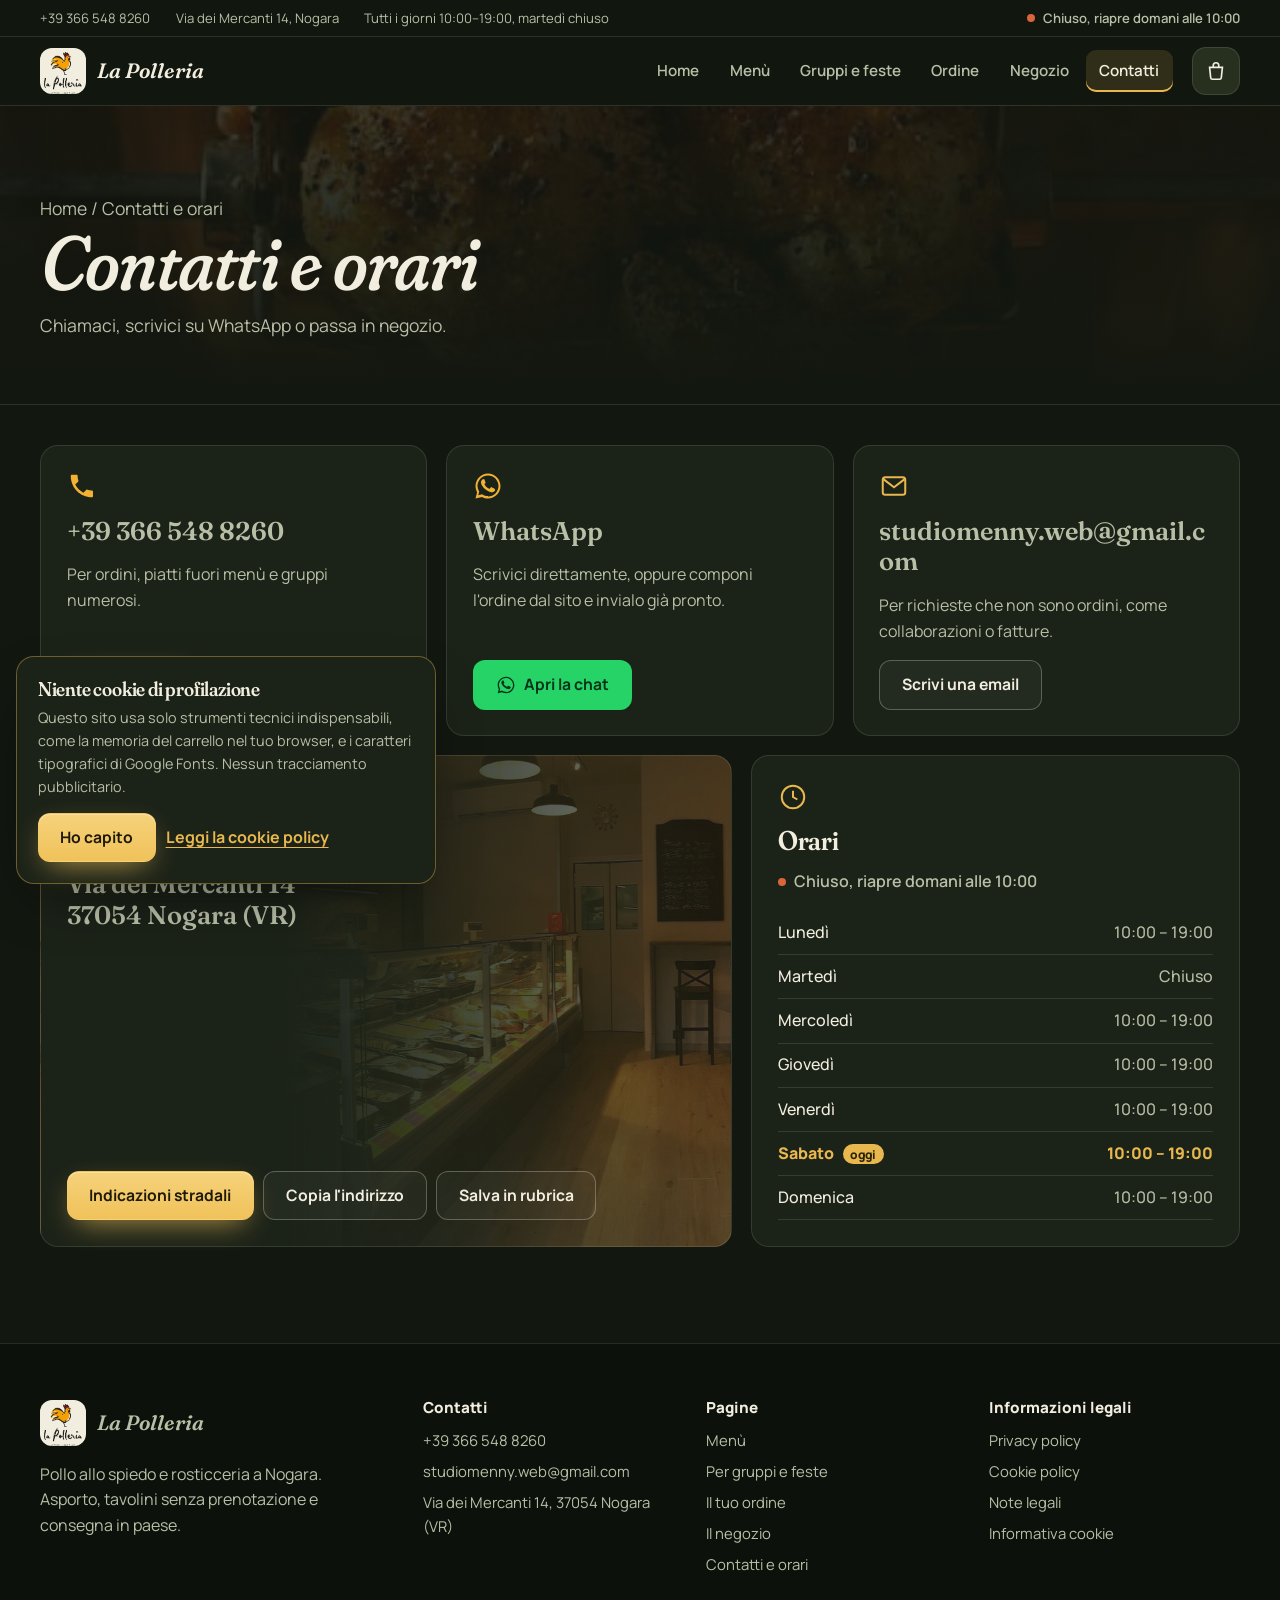
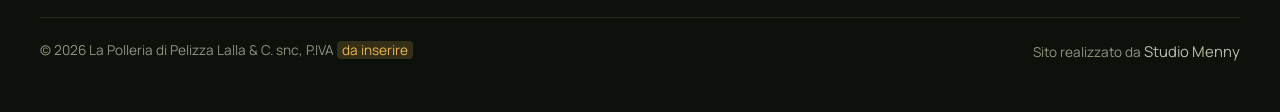
==== commit b19cb61c: "Add files via upload" ====
--- a/contatti.html
+++ b/contatti.html
@@ -4,12 +4,12 @@
   <meta charset="UTF-8">
   <meta name="viewport" content="width=device-width, initial-scale=1, viewport-fit=cover">
   <title>Contatti e orari, La Polleria Nogara</title>
-  <meta name="description" content="Telefono, WhatsApp, email, indirizzo e orari della Polleria in Via P. Sterzi 41 a Nogara.">
+  <meta name="description" content="Telefono, WhatsApp, email, indirizzo e orari della Polleria in Via dei Mercanti 14 a Nogara.">
   <meta name="theme-color" content="#1E120B">
   <link rel="icon" href="images/logo.png">
   <meta property="og:title" content="Contatti e orari, La Polleria Nogara">
-  <meta property="og:description" content="Telefono, WhatsApp, email, indirizzo e orari della Polleria in Via P. Sterzi 41 a Nogara.">
-  <meta property="og:image" content="images/hero-spiedo.jpg">
+  <meta property="og:description" content="Telefono, WhatsApp, email, indirizzo e orari della Polleria in Via dei Mercanti 14 a Nogara.">
+  <meta property="og:image" content="https://studiomenny.github.io/POLLERIA-OSVALDO/images/hero-spiedo.jpg">
   <meta property="og:type" content="website">
   <link rel="preconnect" href="https://fonts.googleapis.com"><link rel="preconnect" href="https://fonts.gstatic.com" crossorigin><link href="https://fonts.googleapis.com/css2?family=Fraunces:ital,opsz,wght,SOFT,WONK@0,9..144,400..700,0..100,0..1;1,9..144,400..700,0..100,0..1&family=Manrope:wght@400;500;600;700;800&display=swap" rel="stylesheet">
   <link rel="stylesheet" href="style.css">
@@ -20,7 +20,7 @@
   <div class="topbar-strip">
     <div class="wrap">
       <a href="tel:+393665488260">+39 366 548 8260</a>
-      <a href="contatti.html">Via P. Sterzi 41, Nogara</a>
+      <a href="contatti.html">Via dei Mercanti 14, Nogara</a>
       <span>Tutti i giorni 10:00–19:00, martedì chiuso</span>
       <span class="status strip-status" data-status>Orari</span>
     </div>
@@ -81,9 +81,9 @@
     <section class="panel c-where">
       <svg viewBox="0 0 24 24" aria-hidden="true"><path d="M12 21s-7-6.2-7-11.5A7 7 0 0 1 19 9.5C19 14.8 12 21 12 21z"/><circle cx="12" cy="9.5" r="2.6"/></svg>
       <h2>Dove siamo</h2>
-      <p class="big">Via P. Sterzi 41<br>37054 Nogara (VR)</p>
+      <p class="big">Via dei Mercanti 14<br>37054 Nogara (VR)</p>
       <div class="row-btns">
-        <a class="btn btn-fire" href="https://www.google.com/maps/search/?api=1&amp;query=Via+Palmino+Sterzi+41+Nogara+VR" target="_blank" rel="noopener">Indicazioni stradali</a>
+        <a class="btn btn-fire" href="https://www.google.com/maps/search/?api=1&amp;query=Nogara+VR" target="_blank" rel="noopener">Indicazioni stradali</a>
         <button type="button" class="btn btn-line" id="copy-address">Copia l'indirizzo</button>
         <button type="button" class="btn btn-line" id="save-contact">Salva in rubrica</button>
       </div>
@@ -108,7 +108,7 @@
         <ul>
           <li><a href="tel:+393665488260">+39 366 548 8260</a></li>
           <li><a href="mailto:studiomenny.web@gmail.com">studiomenny.web@gmail.com</a></li>
-          <li>Via P. Sterzi 41, 37054 Nogara (VR)</li>
+          <li>Via dei Mercanti 14, 37054 Nogara (VR)</li>
         </ul>
       </div>
       <div>
--- a/style.css
+++ b/style.css
@@ -4,15 +4,16 @@
    ========================================================= */
 
 :root {
-  --brace: #1E120B;
-  --carbone: #2B1B12;
-  --tizzone: #3A2518;
-  --pergamena: #F6EBDD;
-  --sabbia: #CDB9A1;
-  --crosta: #F2B134;
-  --fiamma: #FF6B35;
-  --rosmarino: #A5BD6E;
-  --linea: rgba(246, 235, 221, 0.12);
+  --brace: #121710;
+  --carbone: #1B2218;
+  --tizzone: #27301F;
+  --pergamena: #F2EEDF;
+  --sabbia: #B8BFA6;
+  --crosta: #E8B84E;
+  --fiamma: #F0C25A;
+  --rosmarino: #9CC07A;
+  --paprika: #D9653B;
+  --linea: rgba(242, 238, 223, 0.12);
 
   --display: "Fraunces", Georgia, serif;
   --body: "Manrope", system-ui, -apple-system, "Segoe UI", sans-serif;
@@ -37,7 +38,7 @@
   line-height: 1.6;
   color: var(--pergamena);
   background:
-    radial-gradient(1200px 600px at 85% -10%, rgba(255, 107, 53, 0.10), transparent 60%),
+    radial-gradient(1200px 600px at 85% -10%, rgba(156, 192, 122, 0.08), transparent 60%),
     var(--brace);
   -webkit-font-smoothing: antialiased;
 }
@@ -88,14 +89,14 @@
 .btn svg { width: 20px; height: 20px; flex: none; }
 
 .btn-fire {
-  background: linear-gradient(180deg, #FF7D4A, var(--fiamma));
-  color: #2A0F02;
-  box-shadow: 0 10px 30px -10px rgba(255, 107, 53, 0.8), inset 0 1px 0 rgba(255, 255, 255, 0.3);
-}
-.btn-fire:hover { background: #FF8A5B; }
-
-.btn-line { border-color: rgba(246, 235, 221, 0.28); color: var(--pergamena); background: rgba(246, 235, 221, 0.04); }
-.btn-line:hover { border-color: var(--crosta); background: rgba(242, 177, 52, 0.08); }
+  background: linear-gradient(180deg, #F6D27A, var(--fiamma));
+  color: #1F1A06;
+  box-shadow: 0 10px 30px -10px rgba(240, 194, 90, 0.8), inset 0 1px 0 rgba(255, 255, 255, 0.3);
+}
+.btn-fire:hover { background: #F6D27A; }
+
+.btn-line { border-color: rgba(242, 238, 223, 0.28); color: var(--pergamena); background: rgba(242, 238, 223, 0.04); }
+.btn-line:hover { border-color: var(--crosta); background: rgba(232, 184, 78, 0.08); }
 
 .btn-wa { background: #25D366; color: #06331A; }
 .btn-wa:hover { background: #3be27b; }
@@ -118,9 +119,7 @@
 /* Lo sfondo sfocato sta su uno pseudo-elemento: così il menu mobile (position: fixed) copre davvero tutto lo schermo */
 .topbar::before {
   content: ""; position: absolute; inset: 0; z-index: -1;
-  background: rgba(30, 18, 11, 0.82);
-  backdrop-filter: blur(14px) saturate(140%);
-  -webkit-backdrop-filter: blur(14px) saturate(140%);
+  background: rgba(18, 23, 16, 0.97);
 }
 
 .topbar-strip { border-bottom: 1px solid var(--linea); font-size: 0.82rem; color: var(--sabbia); }
@@ -146,8 +145,8 @@
   text-decoration: none; padding: 0.55rem 0.85rem; border-radius: 10px;
   color: var(--sabbia); font-weight: 600; font-size: 0.95rem;
 }
-.mainnav a:hover { color: var(--pergamena); background: rgba(246, 235, 221, 0.06); }
-.mainnav a[aria-current="page"] { color: var(--pergamena); background: rgba(242, 177, 52, 0.14); box-shadow: inset 0 -2px 0 var(--crosta); }
+.mainnav a:hover { color: var(--pergamena); background: rgba(242, 238, 223, 0.06); }
+.mainnav a[aria-current="page"] { color: var(--pergamena); background: rgba(232, 184, 78, 0.14); box-shadow: inset 0 -2px 0 var(--crosta); }
 
 .cart-btn {
   position: relative; display: grid; place-items: center;
@@ -159,7 +158,7 @@
 
 .badge {
   position: absolute; top: -6px; right: -6px; min-width: 22px; height: 22px; padding: 0 6px;
-  border-radius: 999px; background: var(--fiamma); color: #2A0F02;
+  border-radius: 999px; background: var(--fiamma); color: #1F1A06;
   font-size: 0.75rem; font-weight: 800; display: grid; place-items: center;
 }
 
@@ -170,9 +169,9 @@
 .status::before {
   content: ""; width: 8px; height: 8px; border-radius: 50%; background: var(--sabbia); flex: none;
 }
-.status.is-open::before { background: var(--rosmarino); box-shadow: 0 0 0 4px rgba(165, 189, 110, 0.2); }
-.status.is-open { color: #D6E6AE; }
-.status.is-closed::before { background: var(--fiamma); }
+.status.is-open::before { background: var(--rosmarino); box-shadow: 0 0 0 4px rgba(156, 192, 122, 0.2); }
+.status.is-open { color: #D3E8BC; }
+.status.is-closed::before { background: var(--paprika); }
 
 @media (max-width: 900px) {
   .topbar-strip { display: none; }
@@ -215,14 +214,14 @@
 
 /* ---------- Hero (home) ---------- */
 
-.hero { position: relative; overflow: hidden; padding: clamp(3rem, 7vw, 6rem) 0 clamp(3rem, 6vw, 5rem); isolation: isolate; }
+.hero { position: relative; overflow: hidden; contain: paint; padding: clamp(3rem, 7vw, 6rem) 0 clamp(3rem, 6vw, 5rem); isolation: isolate; }
 
 .hero::after {
   content: ""; position: absolute; inset: auto 0 0 0; height: 45%; z-index: -1;
-  background: radial-gradient(70% 100% at 50% 100%, rgba(255, 107, 53, 0.22), transparent 70%);
-}
-
-.embers { position: absolute; inset: 0; width: 100%; height: 100%; pointer-events: none; z-index: 1; }
+  background: radial-gradient(70% 100% at 50% 100%, rgba(240, 194, 90, 0.22), transparent 70%);
+}
+
+.embers { position: absolute; inset: 0; width: 100%; height: 100%; pointer-events: none; z-index: 1; transform: translateZ(0); }
 
 .hero-grid {
   position: relative; z-index: 2;
@@ -255,17 +254,16 @@
 .dial-card {
   position: absolute; left: -2.5rem; bottom: -1.5rem; width: 232px;
   padding: 1rem 1rem 1.1rem;
-  background: rgba(43, 27, 18, 0.88);
-  backdrop-filter: blur(12px); -webkit-backdrop-filter: blur(12px);
+  background: rgba(27, 34, 24, 0.97);
   border: 1px solid var(--linea); border-radius: 24px;
   box-shadow: var(--shadow);
   text-align: center;
 }
 
 .dial { width: 100%; height: auto; display: block; margin-bottom: -0.6rem; }
-.dial-track { fill: none; stroke: rgba(246, 235, 221, 0.12); stroke-width: 10; stroke-linecap: round; }
-.dial-progress { fill: none; stroke: url(#dialGrad); stroke-width: 10; stroke-linecap: round; filter: drop-shadow(0 0 6px rgba(255, 107, 53, 0.7)); }
-.dial-ticks line { stroke: rgba(246, 235, 221, 0.35); stroke-width: 1.5; }
+.dial-track { fill: none; stroke: rgba(242, 238, 223, 0.12); stroke-width: 10; stroke-linecap: round; }
+.dial-progress { fill: none; stroke: url(#dialGrad); stroke-width: 10; stroke-linecap: round; filter: drop-shadow(0 0 6px rgba(240, 194, 90, 0.7)); }
+.dial-ticks line { stroke: rgba(242, 238, 223, 0.35); stroke-width: 1.5; }
 .dial-ticks text { fill: var(--sabbia); font-family: var(--body); font-size: 11px; font-weight: 700; text-anchor: middle; }
 .dial-needle line { stroke: var(--pergamena); stroke-width: 3; stroke-linecap: round; }
 .dial-needle circle { fill: var(--crosta); }
@@ -273,7 +271,7 @@
 
 .dial-readout strong { display: block; font-family: var(--display); font-size: 1.35rem; font-style: italic; font-weight: 600; }
 .dial-readout span { display: block; font-size: 0.85rem; color: var(--sabbia); line-height: 1.4; }
-.dial-card.is-open .dial-readout strong { color: #D6E6AE; }
+.dial-card.is-open .dial-readout strong { color: #D3E8BC; }
 
 @media (max-width: 900px) {
   .hero-grid { grid-template-columns: 1fr; }
@@ -329,11 +327,11 @@
   background: var(--carbone); border: 1px solid var(--linea); min-height: 220px;
   transition: border-color 0.2s ease, transform 0.2s ease;
 }
-.tool:hover { border-color: rgba(242, 177, 52, 0.55); transform: translateY(-2px); }
+.tool:hover { border-color: rgba(232, 184, 78, 0.55); transform: translateY(-2px); }
 .tool h3 { font-size: 1.6rem; margin-bottom: 0.35rem; }
 .tool p { color: var(--sabbia); margin: 0; max-width: 40ch; }
 .tool-go { margin-top: 1rem; color: var(--crosta); font-weight: 700; }
-.tool--big { grid-row: span 2; min-height: 460px; background: linear-gradient(180deg, rgba(30, 18, 11, 0) 20%, rgba(30, 18, 11, 0.95) 80%), url("images/hero-spiedo.jpg") center / cover; }
+.tool--big { grid-row: span 2; min-height: 460px; background: linear-gradient(180deg, rgba(18, 23, 16, 0) 20%, rgba(18, 23, 16, 0.95) 80%), url("images/hero-spiedo.jpg") center / cover; }
 .tool--big h3 { font-size: clamp(2rem, 4vw, 2.8rem); font-style: italic; font-weight: 500; }
 .tool-icon { position: absolute; top: 1.6rem; left: 1.8rem; width: 38px; height: 38px; stroke: var(--crosta); fill: none; stroke-width: 1.6; }
 @media (max-width: 760px) {
@@ -344,7 +342,7 @@
 /* Striscia negozio */
 .shop-band { position: relative; border-radius: 28px; overflow: hidden; min-height: 420px; display: flex; align-items: flex-end; border: 1px solid var(--linea); }
 .shop-band img { position: absolute; inset: 0; width: 100%; height: 100%; object-fit: cover; }
-.shop-band::before { content: ""; position: absolute; inset: 0; background: linear-gradient(90deg, rgba(30, 18, 11, 0.92) 0%, rgba(30, 18, 11, 0.55) 55%, rgba(30, 18, 11, 0.1) 100%); z-index: 1; }
+.shop-band::before { content: ""; position: absolute; inset: 0; background: linear-gradient(90deg, rgba(18, 23, 16, 0.92) 0%, rgba(18, 23, 16, 0.55) 55%, rgba(18, 23, 16, 0.1) 100%); z-index: 1; }
 .shop-band-copy { position: relative; z-index: 2; padding: clamp(1.8rem, 5vw, 3.5rem); max-width: 560px; }
 .shop-band h2 { font-size: clamp(2rem, 4.4vw, 3.2rem); }
 .shop-band p { color: var(--sabbia); }
@@ -358,7 +356,7 @@
 }
 .page-head-bg { position: absolute; inset: 0; z-index: -1; }
 .page-head-bg img { width: 100%; height: 100%; object-fit: cover; opacity: 0.28; filter: saturate(1.1); }
-.page-head-bg::after { content: ""; position: absolute; inset: 0; background: linear-gradient(180deg, rgba(30, 18, 11, 0.35), var(--brace) 95%); }
+.page-head-bg::after { content: ""; position: absolute; inset: 0; background: linear-gradient(180deg, rgba(18, 23, 16, 0.35), var(--brace) 95%); }
 .page-head { isolation: isolate; }
 .page-head h1 { font-size: clamp(2.6rem, 6.5vw, 4.8rem); font-style: italic; font-weight: 500; font-variation-settings: "SOFT" 100, "opsz" 144, "WONK" 1; margin-bottom: 0.4rem; }
 .page-head p { color: var(--sabbia); font-size: 1.1rem; max-width: 52ch; margin: 0; }
@@ -370,8 +368,7 @@
 
 .menu-tools {
   position: sticky; top: var(--head-h); z-index: 50;
-  background: rgba(30, 18, 11, 0.9);
-  backdrop-filter: blur(12px); -webkit-backdrop-filter: blur(12px);
+  background: rgba(18, 23, 16, 0.98);
   border-bottom: 1px solid var(--linea);
 }
 .menu-tools .wrap { display: flex; gap: 1rem; align-items: center; padding: 0.8rem 0; }
@@ -382,7 +379,7 @@
   width: 100%; min-height: 46px; padding: 0.6rem 2.6rem;
   border-radius: 999px; border: 1px solid var(--linea); background: var(--carbone);
 }
-.search input::placeholder { color: #9d8a76; }
+.search input::placeholder { color: #8E957F; }
 .search input:focus { outline: none; border-color: var(--crosta); }
 .search input::-webkit-search-cancel-button { display: none; }
 .search-clear { position: absolute; right: 0.4rem; top: 50%; transform: translateY(-50%); width: 34px; height: 34px; border: 0; background: none; border-radius: 50%; cursor: pointer; color: var(--sabbia); font-size: 1.2rem; }
@@ -395,7 +392,7 @@
   border: 1px solid var(--linea); background: transparent; color: var(--sabbia);
   font-weight: 600; cursor: pointer; white-space: nowrap;
 }
-.chip:hover { color: var(--pergamena); border-color: rgba(246, 235, 221, 0.3); }
+.chip:hover { color: var(--pergamena); border-color: rgba(242, 238, 223, 0.3); }
 .chip.is-active { background: var(--pergamena); color: var(--brace); border-color: var(--pergamena); }
 
 @media (max-width: 700px) {
@@ -406,8 +403,8 @@
 .callout {
   display: flex; gap: 1rem; align-items: center; margin: 2rem 0 0;
   padding: 1.1rem 1.3rem; border-radius: var(--r-card);
-  background: linear-gradient(90deg, rgba(242, 177, 52, 0.14), rgba(242, 177, 52, 0.04));
-  border: 1px solid rgba(242, 177, 52, 0.35);
+  background: linear-gradient(90deg, rgba(232, 184, 78, 0.14), rgba(232, 184, 78, 0.04));
+  border: 1px solid rgba(232, 184, 78, 0.35);
 }
 .callout svg { width: 28px; height: 28px; flex: none; stroke: var(--crosta); fill: none; stroke-width: 1.7; }
 .callout p { margin: 0; }
@@ -424,12 +421,12 @@
   background: var(--carbone); border: 1px solid var(--linea); border-radius: var(--r-card); overflow: hidden;
   transition: border-color 0.2s ease;
 }
-.dish:hover { border-color: rgba(246, 235, 221, 0.24); }
-.dish--featured { border-color: rgba(242, 177, 52, 0.6); box-shadow: 0 0 0 1px rgba(242, 177, 52, 0.3), 0 20px 50px -30px rgba(242, 177, 52, 0.6); }
+.dish:hover { border-color: rgba(242, 238, 223, 0.24); }
+.dish--featured { border-color: rgba(232, 184, 78, 0.6); box-shadow: 0 0 0 1px rgba(232, 184, 78, 0.3), 0 20px 50px -30px rgba(232, 184, 78, 0.6); }
 
 .dish-photo {
   position: relative; display: block; width: 100%; aspect-ratio: 4 / 3; padding: 0; border: 0;
-  background: #22150D; cursor: zoom-in; overflow: hidden;
+  background: #161C13; cursor: zoom-in; overflow: hidden;
 }
 .dish-photo img { width: 100%; height: 100%; object-fit: cover; transition: transform 0.4s ease; }
 .dish-photo:hover img { transform: scale(1.04); }
@@ -439,21 +436,20 @@
 .dish-zoom {
   position: absolute; right: 0.7rem; bottom: 0.7rem; display: inline-flex; align-items: center; gap: 0.35rem;
   padding: 0.3rem 0.65rem 0.3rem 0.45rem; border-radius: 999px;
-  background: rgba(30, 18, 11, 0.78); color: var(--pergamena); font-size: 0.78rem; font-weight: 700;
-  backdrop-filter: blur(6px); -webkit-backdrop-filter: blur(6px);
+  background: rgba(18, 23, 16, 0.85); color: var(--pergamena); font-size: 0.78rem; font-weight: 700;
 }
 .dish-zoom svg { width: 16px; height: 16px; stroke: currentColor; fill: none; stroke-width: 2.2; }
 
 .dish-flag {
   position: absolute; top: 0.8rem; left: 0.8rem; z-index: 2;
   padding: 0.3rem 0.7rem; border-radius: 999px; font-size: 0.78rem; font-weight: 800;
-  background: var(--crosta); color: #3a2400;
+  background: var(--crosta); color: #2B2306;
 }
 
 .dish-body { display: flex; flex-direction: column; flex: 1; padding: 1rem 1.1rem 1.1rem; }
 .dish-name { font-size: 1.3rem; margin-bottom: 0.2rem; }
 .dish-note { color: var(--sabbia); font-size: 0.9rem; margin: 0 0 0.8rem; }
-.chili { display: inline-block; vertical-align: middle; font-family: var(--body); font-size: 0.7rem; font-weight: 800; padding: 0.15rem 0.5rem; border-radius: 999px; background: rgba(255, 107, 53, 0.18); color: #FFB08F; }
+.chili { display: inline-block; vertical-align: middle; font-family: var(--body); font-size: 0.7rem; font-weight: 800; padding: 0.15rem 0.5rem; border-radius: 999px; background: rgba(217, 101, 59, 0.2); color: #FFB08F; }
 .dish-foot { margin-top: auto; display: flex; align-items: center; justify-content: space-between; gap: 0.8rem; }
 .dish-price { font-family: var(--display); font-size: 1.35rem; font-weight: 600; color: var(--crosta); }
 
@@ -461,12 +457,12 @@
 .qty { display: inline-flex; align-items: center; gap: 0.2rem; }
 .qty-add {
   min-height: 42px; padding: 0.4rem 1.1rem; border-radius: 999px; border: 0; cursor: pointer;
-  background: var(--fiamma); color: #2A0F02; font-weight: 800;
-}
-.qty-add:hover { background: #FF8A5B; }
+  background: var(--fiamma); color: #1F1A06; font-weight: 800;
+}
+.qty-add:hover { background: #F6D27A; }
 .qty-btn {
   width: 40px; height: 40px; border-radius: 50%; cursor: pointer;
-  border: 1px solid rgba(246, 235, 221, 0.25); background: var(--tizzone); font-size: 1.2rem; line-height: 1;
+  border: 1px solid rgba(242, 238, 223, 0.25); background: var(--tizzone); font-size: 1.2rem; line-height: 1;
 }
 .qty-btn:hover { border-color: var(--crosta); }
 .qty output { min-width: 2ch; text-align: center; font-weight: 800; font-size: 1.05rem; }
@@ -492,7 +488,7 @@
 /* Scheda dettaglio */
 .modal { position: fixed; inset: 0; z-index: 250; display: grid; place-items: center; padding: 1rem; }
 .modal[hidden] { display: none; }
-.modal-backdrop { position: absolute; inset: 0; background: rgba(12, 7, 4, 0.8); backdrop-filter: blur(4px); -webkit-backdrop-filter: blur(4px); }
+.modal-backdrop { position: absolute; inset: 0; background: rgba(7, 10, 6, 0.8); }
 .modal-box {
   position: relative; width: min(100%, 860px); max-height: calc(100vh - 2rem); overflow: auto;
   display: grid; grid-template-columns: 1fr 1fr;
@@ -513,9 +509,9 @@
 .modal-count { font-size: 0.9rem; color: var(--sabbia); }
 .modal-close {
   position: absolute; top: 0.8rem; right: 0.8rem; z-index: 2; width: 42px; height: 42px; border-radius: 50%;
-  border: 0; background: rgba(30, 18, 11, 0.85); color: var(--pergamena); font-size: 1.5rem; cursor: pointer;
-}
-.modal-close:hover { background: var(--fiamma); color: #2A0F02; }
+  border: 0; background: rgba(18, 23, 16, 0.85); color: var(--pergamena); font-size: 1.5rem; cursor: pointer;
+}
+.modal-close:hover { background: var(--fiamma); color: #1F1A06; }
 @media (max-width: 560px) {
   .dish-grid { grid-template-columns: 1fr; gap: 0.8rem; }
   .dish { flex-direction: row; }
@@ -546,10 +542,10 @@
 .field small { color: var(--sabbia); font-size: 0.82rem; }
 .field input, .field textarea, select {
   width: 100%; min-height: 48px; padding: 0.7rem 0.9rem;
-  border-radius: var(--r-ctrl); border: 1px solid rgba(246, 235, 221, 0.2); background: var(--brace);
+  border-radius: var(--r-ctrl); border: 1px solid rgba(242, 238, 223, 0.2); background: var(--brace);
 }
 .field textarea { min-height: 96px; resize: vertical; }
-.field input:focus, .field textarea:focus, select:focus { outline: none; border-color: var(--crosta); box-shadow: 0 0 0 3px rgba(242, 177, 52, 0.2); }
+.field input:focus, .field textarea:focus, select:focus { outline: none; border-color: var(--crosta); box-shadow: 0 0 0 3px rgba(232, 184, 78, 0.2); }
 select { appearance: none; background-image: url("data:image/svg+xml,%3Csvg xmlns='http://www.w3.org/2000/svg' width='12' height='8' viewBox='0 0 12 8'%3E%3Cpath d='M1 1l5 5 5-5' stroke='%23CDB9A1' stroke-width='2' fill='none'/%3E%3C/svg%3E"); background-repeat: no-repeat; background-position: right 0.9rem center; padding-right: 2.4rem; }
 
 .segmented { display: grid; grid-template-columns: 1fr 1fr; gap: 0.4rem; padding: 0.3rem; border-radius: 14px; background: var(--brace); border: 1px solid var(--linea); margin-bottom: 1.2rem; }
@@ -582,7 +578,7 @@
 .line-choice select { min-height: 36px; padding: 0.3rem 2rem 0.3rem 0.6rem; font-size: 0.88rem; width: auto; }
 .line-price { font-weight: 800; color: var(--crosta); min-width: 5.5ch; text-align: right; }
 .line-remove { width: 34px; height: 34px; border-radius: 50%; border: 0; background: none; color: var(--sabbia); font-size: 1.3rem; cursor: pointer; }
-.line-remove:hover { color: var(--fiamma); background: rgba(255, 107, 53, 0.12); }
+.line-remove:hover { color: var(--paprika); background: rgba(217, 101, 59, 0.14); }
 
 .order-empty { text-align: center; padding: 2.5rem 1rem; }
 .order-empty svg { width: 64px; height: 64px; stroke: var(--sabbia); fill: none; stroke-width: 1.4; margin: 0 auto 1rem; }
@@ -598,7 +594,7 @@
 .totals .grand { color: var(--pergamena); font-family: var(--display); font-size: 1.7rem; font-weight: 600; margin-top: 0.4rem; }
 .totals .grand span:last-child { color: var(--crosta); }
 
-.form-error { background: rgba(255, 107, 53, 0.14); border: 1px solid rgba(255, 107, 53, 0.5); color: #FFD3C2; padding: 0.7rem 0.9rem; border-radius: var(--r-ctrl); font-size: 0.92rem; }
+.form-error { background: rgba(217, 101, 59, 0.16); border: 1px solid rgba(217, 101, 59, 0.6); color: #FFD3C2; padding: 0.7rem 0.9rem; border-radius: var(--r-ctrl); font-size: 0.92rem; }
 .fine { font-size: 0.85rem; color: var(--sabbia); margin: 0.9rem 0 0; }
 .btn-block { width: 100%; }
 
@@ -634,7 +630,7 @@
 .party-result { position: sticky; top: calc(var(--head-h) + 1rem); overflow: hidden; }
 .party-result::before {
   content: ""; position: absolute; inset: -40% -20% auto auto; width: 360px; height: 360px; border-radius: 50%;
-  background: radial-gradient(circle, rgba(255, 107, 53, 0.25), transparent 65%); pointer-events: none;
+  background: radial-gradient(circle, rgba(240, 194, 90, 0.25), transparent 65%); pointer-events: none;
 }
 .party-big { font-family: var(--display); font-style: italic; font-weight: 500; font-size: clamp(2rem, 4.5vw, 3rem); line-height: 1.05; margin: 0 0 0.2rem; position: relative; }
 .party-sub { color: var(--sabbia); margin-bottom: 1.2rem; }
@@ -699,7 +695,7 @@
 .hours th, .hours td { padding: 0.55rem 0; border-bottom: 1px solid var(--linea); text-align: left; font-weight: 500; }
 .hours td { text-align: right; color: var(--sabbia); }
 .hours tr.is-today th, .hours tr.is-today td { color: var(--crosta); font-weight: 800; }
-.hours th span { font-size: 0.75rem; background: var(--crosta); color: #3a2400; padding: 0.1rem 0.45rem; border-radius: 999px; margin-left: 0.4rem; vertical-align: middle; }
+.hours th span { font-size: 0.75rem; background: var(--crosta); color: #2B2306; padding: 0.1rem 0.45rem; border-radius: 999px; margin-left: 0.4rem; vertical-align: middle; }
 @media (max-width: 900px) {
   .c-phone, .c-wa, .c-mail { grid-column: span 12; }
   .c-where, .c-hours { grid-column: span 12; }
@@ -709,7 +705,7 @@
 
 .legal { max-width: 72ch; padding: 3rem 0 4rem; }
 .legal h2 { font-size: 1.6rem; margin-top: 2.2rem; }
-.legal p, .legal li { color: #E6D8C6; }
+.legal p, .legal li { color: #DEDCCB; }
 .legal ul { padding-left: 1.2rem; }
 .legal li { margin-bottom: 0.4rem; }
 .legal .updated { color: var(--sabbia); font-size: 0.9rem; }
@@ -717,11 +713,11 @@
 .legal th, .legal td { text-align: left; padding: 0.6rem; border-bottom: 1px solid var(--linea); vertical-align: top; }
 .legal th { color: var(--pergamena); }
 .legal td { color: var(--sabbia); }
-.placeholder { background: rgba(242, 177, 52, 0.18); color: var(--crosta); padding: 0 0.3rem; border-radius: 4px; }
+.placeholder { background: rgba(232, 184, 78, 0.18); color: var(--crosta); padding: 0 0.3rem; border-radius: 4px; }
 
 /* ---------- Footer ---------- */
 
-.site-foot { border-top: 1px solid var(--linea); background: #180E08; padding: 3.5rem 0 7rem; margin-top: 2rem; }
+.site-foot { border-top: 1px solid var(--linea); background: #0D110B; padding: 3.5rem 0 7rem; margin-top: 2rem; }
 .foot-grid { display: grid; grid-template-columns: 1.4fr 1fr 1fr 1fr; gap: 2rem; }
 .foot-brand p { color: var(--sabbia); max-width: 34ch; margin-top: 1rem; }
 .site-foot h2 { font-family: var(--body); font-size: 0.95rem; font-weight: 800; color: var(--pergamena); margin-bottom: 0.8rem; letter-spacing: 0; }
@@ -729,7 +725,7 @@
 .site-foot a, .site-foot li, .site-foot button { color: var(--sabbia); text-decoration: none; font-size: 0.93rem; }
 .site-foot a:hover, .site-foot button:hover { color: var(--pergamena); text-decoration: underline; }
 .site-foot button { background: none; border: 0; padding: 0; cursor: pointer; text-align: left; }
-.foot-bottom { display: flex; flex-wrap: wrap; justify-content: space-between; gap: 1rem; margin-top: 2.5rem; padding-top: 1.4rem; border-top: 1px solid var(--linea); font-size: 0.85rem; color: #9d8a76; }
+.foot-bottom { display: flex; flex-wrap: wrap; justify-content: space-between; gap: 1rem; margin-top: 2.5rem; padding-top: 1.4rem; border-top: 1px solid var(--linea); font-size: 0.85rem; color: #8E957F; }
 .foot-bottom a { color: var(--sabbia); }
 @media (min-width: 901px) { .site-foot { padding-bottom: 3rem; } }
 @media (max-width: 900px) { .foot-grid { grid-template-columns: 1fr 1fr; } .foot-brand { grid-column: 1 / -1; } }
@@ -741,8 +737,7 @@
   .actionbar {
     position: fixed; left: 0.6rem; right: 0.6rem; bottom: calc(0.6rem + env(safe-area-inset-bottom, 0px)); z-index: 90;
     display: grid; grid-template-columns: 1fr 1fr 1.2fr; gap: 0.4rem; padding: 0.4rem;
-    background: rgba(43, 27, 18, 0.94); border: 1px solid var(--linea); border-radius: 18px;
-    backdrop-filter: blur(12px); -webkit-backdrop-filter: blur(12px); box-shadow: var(--shadow);
+    background: rgba(27, 34, 24, 0.98); border: 1px solid var(--linea); border-radius: 18px; box-shadow: var(--shadow);
   }
   .actionbar a {
     position: relative; display: flex; align-items: center; justify-content: center; gap: 0.45rem;
@@ -753,9 +748,9 @@
   .ab-call svg { fill: var(--pergamena); }
   .ab-wa { background: #25D366; color: #06331A; }
   .ab-wa svg { fill: currentColor; }
-  .ab-order { background: var(--fiamma); color: #2A0F02; }
+  .ab-order { background: var(--fiamma); color: #1F1A06; }
   .ab-order svg { fill: none; stroke: currentColor; stroke-width: 2; }
-  .ab-order .badge { position: static; background: #2A0F02; color: var(--pergamena); }
+  .ab-order .badge { position: static; background: #1F1A06; color: var(--pergamena); }
   .nav-open .actionbar { display: none; }
 }
 
@@ -774,7 +769,7 @@
 .cookie {
   position: fixed; z-index: 350; left: 1rem; bottom: 1rem; width: min(100% - 2rem, 420px);
   padding: 1.3rem; border-radius: var(--r-card);
-  background: var(--carbone); border: 1px solid rgba(242, 177, 52, 0.4); box-shadow: var(--shadow);
+  background: var(--carbone); border: 1px solid rgba(232, 184, 78, 0.4); box-shadow: var(--shadow);
 }
 .cookie[hidden] { display: none; }
 .cookie h2 { font-size: 1.25rem; margin-bottom: 0.4rem; }
@@ -789,4 +784,17 @@
 }
 
 /* Card "Dove siamo" con la foto del negozio sullo sfondo */
-.c-where { background: linear-gradient(90deg, var(--carbone) 35%, rgba(43, 27, 18, 0.55)), url("images/negozio.jpg") right center / cover; min-height: 300px; }
+.c-where { background: linear-gradient(90deg, var(--carbone) 35%, rgba(27, 34, 24, 0.55)), url("images/negozio.jpg") right center / cover; min-height: 300px; }
+
+/* ---------- Intestazione su telefono: la scritta di stato va a capo invece di spingere fuori il carrello ---------- */
+@media (max-width: 900px) {
+  .brand { flex: 1 1 auto; min-width: 0; }
+  .brand-text { min-width: 0; }
+  .brand-text .brand-status { white-space: normal; line-height: 1.25; align-items: flex-start; }
+  .brand-text .brand-status::before { margin-top: 0.35em; flex: none; }
+  .cart-btn { flex: none; }
+}
+
+/* Calcolatore feste su telefono: il bagliore decorativo resta dentro il riquadro */
+.party-result { isolation: isolate; }
+@media (max-width: 900px) { .party-result { position: relative; } }
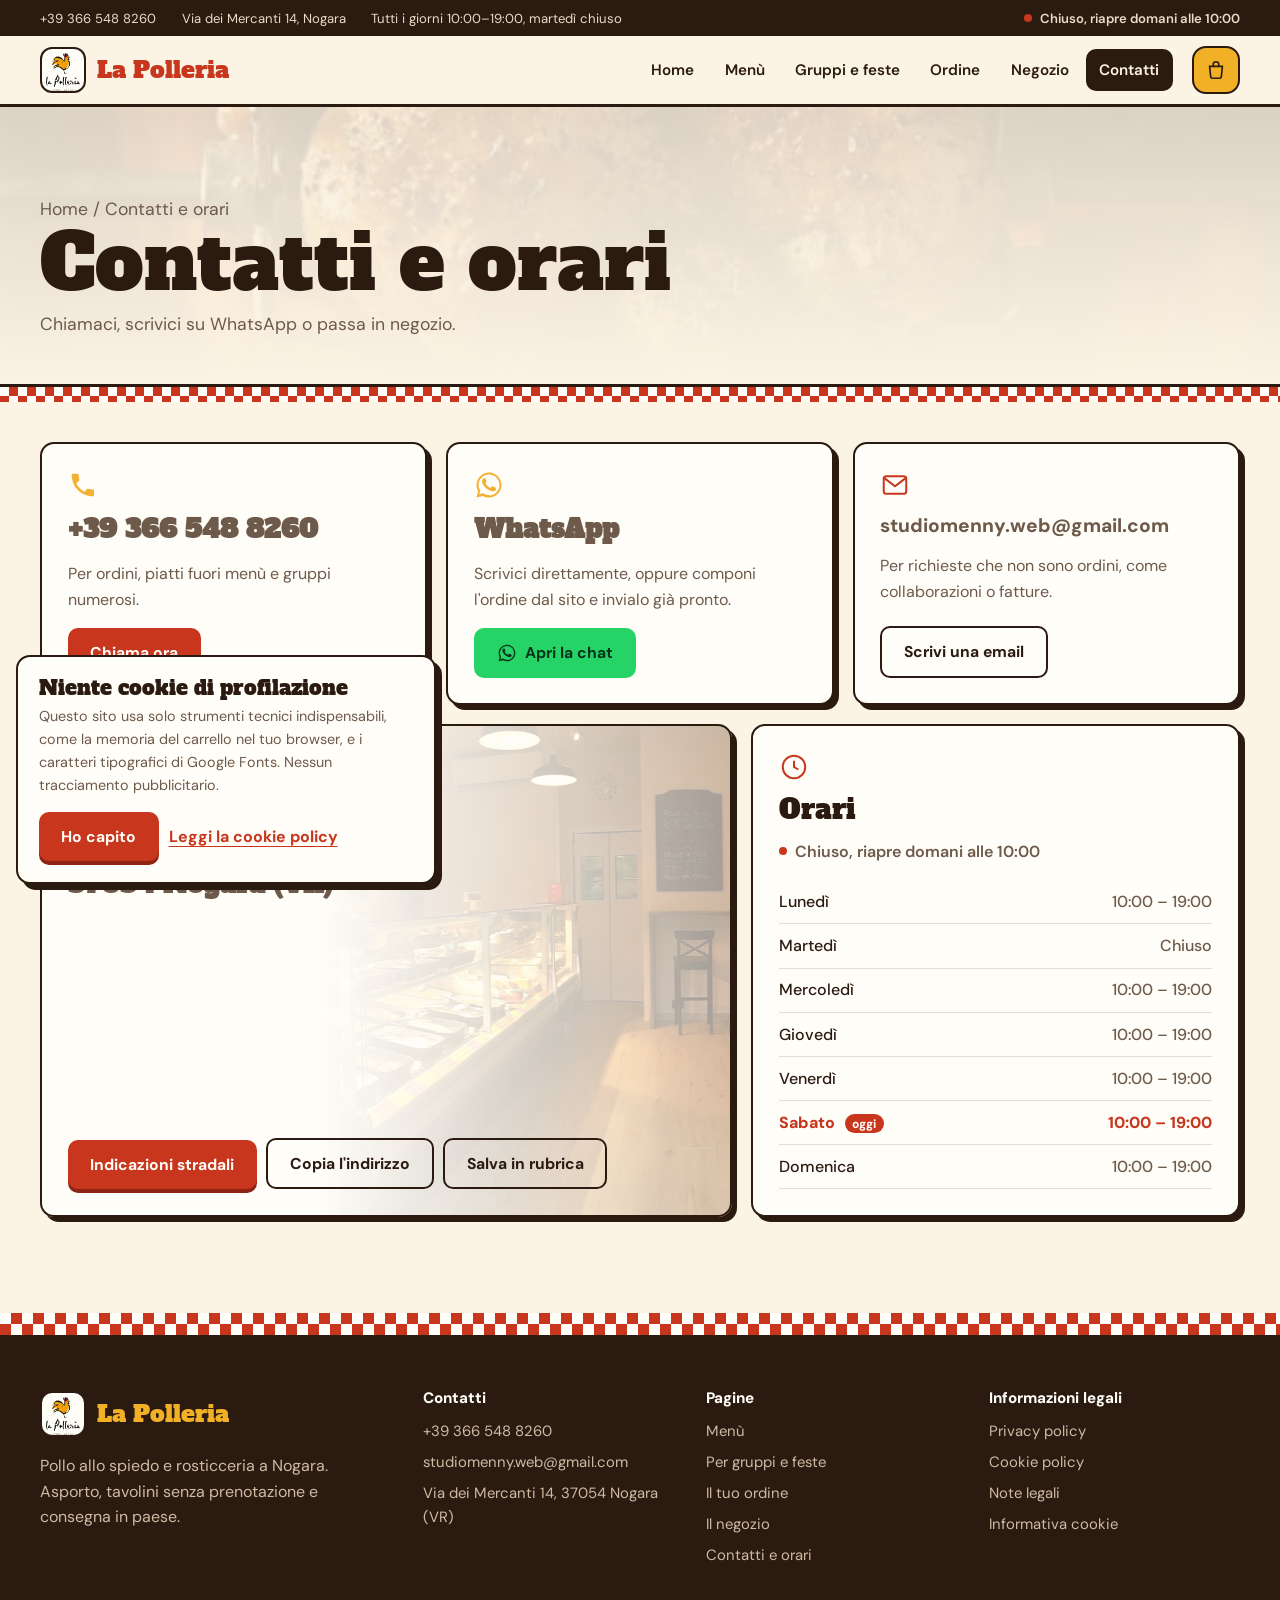
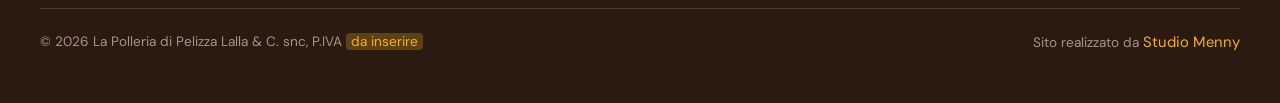
==== commit 17696202: "Add files via upload" ====
--- a/contatti.html
+++ b/contatti.html
@@ -5,13 +5,13 @@
   <meta name="viewport" content="width=device-width, initial-scale=1, viewport-fit=cover">
   <title>Contatti e orari, La Polleria Nogara</title>
   <meta name="description" content="Telefono, WhatsApp, email, indirizzo e orari della Polleria in Via dei Mercanti 14 a Nogara.">
-  <meta name="theme-color" content="#1E120B">
+  <meta name="theme-color" content="#FBF3E4">
   <link rel="icon" href="images/logo.png">
   <meta property="og:title" content="Contatti e orari, La Polleria Nogara">
   <meta property="og:description" content="Telefono, WhatsApp, email, indirizzo e orari della Polleria in Via dei Mercanti 14 a Nogara.">
   <meta property="og:image" content="https://studiomenny.github.io/POLLERIA-OSVALDO/images/hero-spiedo.jpg">
   <meta property="og:type" content="website">
-  <link rel="preconnect" href="https://fonts.googleapis.com"><link rel="preconnect" href="https://fonts.gstatic.com" crossorigin><link href="https://fonts.googleapis.com/css2?family=Fraunces:ital,opsz,wght,SOFT,WONK@0,9..144,400..700,0..100,0..1;1,9..144,400..700,0..100,0..1&family=Manrope:wght@400;500;600;700;800&display=swap" rel="stylesheet">
+  <link rel="preconnect" href="https://fonts.googleapis.com"><link rel="preconnect" href="https://fonts.gstatic.com" crossorigin><link href="https://fonts.googleapis.com/css2?family=Alfa+Slab+One&family=DM+Sans:wght@400;500;600;700;800&display=swap" rel="stylesheet">
   <link rel="stylesheet" href="style.css">
 </head>
 <body>
--- a/style.css
+++ b/style.css
@@ -4,25 +4,27 @@
    ========================================================= */
 
 :root {
-  --brace: #121710;
-  --carbone: #1B2218;
-  --tizzone: #27301F;
-  --pergamena: #F2EEDF;
-  --sabbia: #B8BFA6;
-  --crosta: #E8B84E;
-  --fiamma: #F0C25A;
-  --rosmarino: #9CC07A;
-  --paprika: #D9653B;
-  --linea: rgba(242, 238, 223, 0.12);
-
-  --display: "Fraunces", Georgia, serif;
-  --body: "Manrope", system-ui, -apple-system, "Segoe UI", sans-serif;
+  /* Rosticceria di paese: carta da banco, inchiostro, pomodoro, senape */
+  --brace: #FBF3E4;      /* sfondo pagina (carta) */
+  --carbone: #FFFDF8;    /* schede */
+  --tizzone: #F3E6CF;    /* fondi secondari */
+  --pergamena: #2B1A10;  /* testo principale (inchiostro) */
+  --sabbia: #6E5A4A;     /* testo secondario */
+  --crosta: #C8361E;     /* rosso pomodoro: prezzi, link, accenti */
+  --fiamma: #F2B027;     /* giallo senape */
+  --rosmarino: #3F7A34;
+  --paprika: #C8361E;
+  --linea: rgba(43, 26, 16, 0.14);
+  --quadretti: repeating-conic-gradient(#C8361E 0 25%, #FFFDF8 0 50%) 0 0 / 22px 22px;
+
+  --display: "Alfa Slab One", "Rockwell", Georgia, serif;
+  --body: "DM Sans", system-ui, -apple-system, "Segoe UI", sans-serif;
 
   --wrap: 1200px;
   --head-h: 104px;
-  --r-card: 18px;
-  --r-ctrl: 12px;
-  --shadow: 0 24px 60px -24px rgba(0, 0, 0, 0.7);
+  --r-card: 14px;
+  --r-ctrl: 10px;
+  --shadow: 0 22px 46px -26px rgba(43, 26, 16, 0.45);
 }
 
 @media (max-width: 900px) { :root { --head-h: 64px; } }
@@ -37,9 +39,7 @@
   font-size: 1rem;
   line-height: 1.6;
   color: var(--pergamena);
-  background:
-    radial-gradient(1200px 600px at 85% -10%, rgba(156, 192, 122, 0.08), transparent 60%),
-    var(--brace);
+  background: var(--brace);
   -webkit-font-smoothing: antialiased;
 }
 
@@ -52,11 +52,10 @@
 
 h1, h2, h3 {
   font-family: var(--display);
-  font-weight: 600;
-  line-height: 1.08;
-  letter-spacing: -0.01em;
+  font-weight: 400;
+  line-height: 1.05;
+  letter-spacing: 0;
   margin: 0 0 0.5em;
-  font-variation-settings: "SOFT" 60, "opsz" 96;
 }
 
 p { margin: 0 0 1em; }
@@ -89,14 +88,14 @@
 .btn svg { width: 20px; height: 20px; flex: none; }
 
 .btn-fire {
-  background: linear-gradient(180deg, #F6D27A, var(--fiamma));
-  color: #1F1A06;
-  box-shadow: 0 10px 30px -10px rgba(240, 194, 90, 0.8), inset 0 1px 0 rgba(255, 255, 255, 0.3);
-}
-.btn-fire:hover { background: #F6D27A; }
-
-.btn-line { border-color: rgba(242, 238, 223, 0.28); color: var(--pergamena); background: rgba(242, 238, 223, 0.04); }
-.btn-line:hover { border-color: var(--crosta); background: rgba(232, 184, 78, 0.08); }
+  background: var(--crosta); color: #FFFDF8;
+  box-shadow: 0 4px 0 #8E2414;
+}
+.btn-fire:hover { background: #B02E17; }
+.btn-fire:active { transform: translateY(3px); box-shadow: 0 1px 0 #8E2414; }
+
+.btn-line { border: 2px solid var(--pergamena); color: var(--pergamena); background: transparent; }
+.btn-line:hover { background: var(--pergamena); color: var(--brace); }
 
 .btn-wa { background: #25D366; color: #06331A; }
 .btn-wa:hover { background: #3be27b; }
@@ -119,7 +118,7 @@
 /* Lo sfondo sfocato sta su uno pseudo-elemento: così il menu mobile (position: fixed) copre davvero tutto lo schermo */
 .topbar::before {
   content: ""; position: absolute; inset: 0; z-index: -1;
-  background: rgba(18, 23, 16, 0.97);
+  background: rgba(251, 243, 228, 0.97);
 }
 
 .topbar-strip { border-bottom: 1px solid var(--linea); font-size: 0.82rem; color: var(--sabbia); }
@@ -136,7 +135,7 @@
   display: grid; place-items: center; padding: 4px;
 }
 .brand-badge img { width: 100%; height: 100%; object-fit: contain; }
-.brand-name { font-family: var(--display); font-size: 1.3rem; font-weight: 600; font-style: italic; }
+.brand-name { font-family: var(--display); font-size: 1.3rem; font-weight: 600; }
 .brand-text { display: grid; line-height: 1.15; }
 .brand-text .brand-status { display: none; font-size: 0.72rem; }
 
@@ -145,8 +144,8 @@
   text-decoration: none; padding: 0.55rem 0.85rem; border-radius: 10px;
   color: var(--sabbia); font-weight: 600; font-size: 0.95rem;
 }
-.mainnav a:hover { color: var(--pergamena); background: rgba(242, 238, 223, 0.06); }
-.mainnav a[aria-current="page"] { color: var(--pergamena); background: rgba(232, 184, 78, 0.14); box-shadow: inset 0 -2px 0 var(--crosta); }
+.mainnav a:hover { color: var(--pergamena); background: rgba(43, 26, 16, 0.06); }
+.mainnav a[aria-current="page"] { color: var(--pergamena); background: rgba(200, 54, 30, 0.14); box-shadow: inset 0 -2px 0 var(--crosta); }
 
 .cart-btn {
   position: relative; display: grid; place-items: center;
@@ -169,8 +168,8 @@
 .status::before {
   content: ""; width: 8px; height: 8px; border-radius: 50%; background: var(--sabbia); flex: none;
 }
-.status.is-open::before { background: var(--rosmarino); box-shadow: 0 0 0 4px rgba(156, 192, 122, 0.2); }
-.status.is-open { color: #D3E8BC; }
+.status.is-open::before { background: var(--rosmarino); box-shadow: 0 0 0 4px rgba(63, 122, 52, 0.2); }
+.status.is-open { color: #2F6B27; }
 .status.is-closed::before { background: var(--paprika); }
 
 @media (max-width: 900px) {
@@ -212,77 +211,99 @@
 }
 @media (min-width: 901px) { .mainnav .nav-status { display: none; } }
 
-/* ---------- Hero (home) ---------- */
-
-.hero { position: relative; overflow: hidden; contain: paint; padding: clamp(3rem, 7vw, 6rem) 0 clamp(3rem, 6vw, 5rem); isolation: isolate; }
-
-.hero::after {
-  content: ""; position: absolute; inset: auto 0 0 0; height: 45%; z-index: -1;
-  background: radial-gradient(70% 100% at 50% 100%, rgba(240, 194, 90, 0.22), transparent 70%);
-}
-
-.embers { position: absolute; inset: 0; width: 100%; height: 100%; pointer-events: none; z-index: 1; transform: translateZ(0); }
-
-.hero-grid {
-  position: relative; z-index: 2;
-  display: grid; grid-template-columns: 1.15fr 0.85fr; gap: clamp(2rem, 5vw, 4.5rem); align-items: center;
-}
+/* ---------- Hero (home): l'insegna della rosticceria ---------- */
+
+.hero { position: relative; padding: clamp(2.6rem, 6vw, 4.5rem) 0 0; overflow: hidden; }
+
+.hero-head { text-align: center; display: flex; flex-direction: column; align-items: center; }
+.hero-kicker {
+  display: inline-flex; align-items: center; gap: 0.7rem; flex-wrap: wrap; justify-content: center;
+  font-weight: 700; font-size: 0.82rem; letter-spacing: 0.14em; text-transform: uppercase; color: var(--sabbia);
+  margin-bottom: 1.4rem;
+}
+.kicker-pill { background: var(--fiamma); color: var(--pergamena); padding: 0.3rem 0.75rem; border-radius: 999px; letter-spacing: 0.1em; }
 
 .hero h1 {
-  font-size: clamp(2.6rem, 6.4vw, 5.4rem);
-  font-weight: 500; font-style: italic;
-  font-variation-settings: "SOFT" 100, "opsz" 144, "WONK" 1;
-  line-height: 0.98; letter-spacing: -0.025em;
-  max-width: 11ch; margin-bottom: 1.4rem;
-  text-wrap: balance;
-}
-
-.hero-lead { font-size: 1.12rem; color: var(--sabbia); max-width: 44ch; margin-bottom: 2rem; }
-
-.hero-cta { display: flex; flex-wrap: wrap; gap: 0.8rem; }
-
-.hero-visual { position: relative; }
-
+  font-size: clamp(3rem, 9.5vw, 7.6rem);
+  line-height: 0.92; text-transform: uppercase; letter-spacing: -0.005em;
+  margin: 0 0 1.3rem; text-wrap: balance;
+}
+.h1-red { color: var(--crosta); display: inline-block; transform: rotate(-3deg); }
+
+.hero-lead { font-size: 1.15rem; color: var(--sabbia); max-width: 46ch; margin: 0 auto 1.8rem; }
+.hero-cta { display: flex; flex-wrap: wrap; gap: 0.8rem; justify-content: center; }
+
+.hero-stage { position: relative; margin-top: clamp(2.4rem, 5vw, 3.6rem); padding-bottom: clamp(2.6rem, 5vw, 3.4rem); }
+
+/* La foto sta sulla tovaglia a quadretti, come al banco */
 .hero-photo {
-  border-radius: 28px 28px 200px 200px; overflow: hidden; aspect-ratio: 4 / 5;
+  position: relative; padding: 14px; border-radius: 22px; background: var(--quadretti);
   box-shadow: var(--shadow);
-  border: 1px solid var(--linea);
-}
-.hero-photo img { width: 100%; height: 100%; object-fit: cover; }
-
-/* Quadrante orari */
+}
+.hero-photo img { width: 100%; height: auto; aspect-ratio: 21 / 9; object-fit: cover; border-radius: 12px; }
+
+/* Cartellini del prezzo */
+.tag {
+  position: absolute; display: grid; text-decoration: none; text-align: center;
+  background: #FFFDF8; color: var(--pergamena); border-radius: 8px;
+  padding: 1.4rem 1.2rem 0.8rem; box-shadow: 0 14px 26px -12px rgba(43, 26, 16, 0.55);
+  transform-origin: 50% 0; transition: transform 0.25s ease;
+}
+.tag::before { content: ""; position: absolute; top: 0.55rem; left: 50%; width: 10px; height: 10px; margin-left: -5px; border-radius: 50%; background: var(--brace); box-shadow: inset 0 1px 2px rgba(43, 26, 16, 0.5); }
+.tag span { font-weight: 700; font-size: 0.85rem; text-transform: uppercase; letter-spacing: 0.06em; }
+.tag b { font-family: var(--display); font-weight: 400; font-size: 2rem; color: var(--crosta); line-height: 1.05; }
+.tag--a { left: 6%; top: -1.2rem; transform: rotate(-6deg); animation: swing 4s ease-in-out infinite; }
+.tag--b { left: 25%; top: -0.6rem; transform: rotate(5deg); animation: swing 4.6s ease-in-out infinite reverse; }
+@keyframes swing { 0%, 100% { rotate: -2deg; } 50% { rotate: 2deg; } }
+
+/* Timbro che gira lentamente */
+.stamp { position: absolute; right: 7%; top: -3.4rem; width: 150px; height: 150px; filter: drop-shadow(0 12px 18px rgba(43, 26, 16, 0.3)); }
+.stamp-bg { fill: var(--fiamma); }
+.stamp-inner { fill: none; stroke: var(--pergamena); stroke-width: 2; stroke-dasharray: 3 5; }
+.stamp-ring { transform-origin: 100px 100px; animation: spin 22s linear infinite; }
+.stamp-ring text { font-family: var(--body); font-weight: 800; font-size: 15.5px; letter-spacing: 2.6px; fill: var(--pergamena); }
+.stamp-big { font-family: var(--display); font-size: 21px; fill: var(--crosta); text-anchor: middle; }
+@keyframes spin { to { transform: rotate(360deg); } }
+
+/* Quadrante orari: biglietto bianco appoggiato sulla foto */
 .dial-card {
-  position: absolute; left: -2.5rem; bottom: -1.5rem; width: 232px;
-  padding: 1rem 1rem 1.1rem;
-  background: rgba(27, 34, 24, 0.97);
-  border: 1px solid var(--linea); border-radius: 24px;
-  box-shadow: var(--shadow);
-  text-align: center;
-}
-
+  position: absolute; right: 3.5%; bottom: 0.4rem; width: 236px;
+  padding: 1rem 1rem 1.1rem; text-align: center;
+  background: #FFFDF8; border: 2px solid var(--pergamena); border-radius: 18px;
+  box-shadow: 6px 6px 0 var(--pergamena);
+}
 .dial { width: 100%; height: auto; display: block; margin-bottom: -0.6rem; }
-.dial-track { fill: none; stroke: rgba(242, 238, 223, 0.12); stroke-width: 10; stroke-linecap: round; }
-.dial-progress { fill: none; stroke: url(#dialGrad); stroke-width: 10; stroke-linecap: round; filter: drop-shadow(0 0 6px rgba(240, 194, 90, 0.7)); }
-.dial-ticks line { stroke: rgba(242, 238, 223, 0.35); stroke-width: 1.5; }
+.dial-track { fill: none; stroke: rgba(43, 26, 16, 0.12); stroke-width: 10; stroke-linecap: round; }
+.dial-progress { fill: none; stroke: url(#dialGrad); stroke-width: 10; stroke-linecap: round; }
+.dial-ticks line { stroke: rgba(43, 26, 16, 0.4); stroke-width: 1.5; }
 .dial-ticks text { fill: var(--sabbia); font-family: var(--body); font-size: 11px; font-weight: 700; text-anchor: middle; }
 .dial-needle line { stroke: var(--pergamena); stroke-width: 3; stroke-linecap: round; }
 .dial-needle circle { fill: var(--crosta); }
 .dial-card:not(.is-open) .dial-needle line { stroke: var(--sabbia); }
-
-.dial-readout strong { display: block; font-family: var(--display); font-size: 1.35rem; font-style: italic; font-weight: 600; }
+.dial-readout strong { display: block; font-family: var(--display); font-weight: 400; font-size: 1.3rem; }
 .dial-readout span { display: block; font-size: 0.85rem; color: var(--sabbia); line-height: 1.4; }
-.dial-card.is-open .dial-readout strong { color: #D3E8BC; }
+.dial-card.is-open .dial-readout strong { color: var(--rosmarino); }
+.dial-card:not(.is-open) .dial-readout strong { color: var(--crosta); }
+
+.gingham-band { height: 26px; background: var(--quadretti); background-size: 26px 26px; border-block: 3px solid var(--pergamena); }
 
 @media (max-width: 900px) {
-  .hero-grid { grid-template-columns: 1fr; }
-  .hero-visual { max-width: 460px; width: 100%; margin: 0 auto; }
-  .dial-card { left: auto; right: -0.5rem; bottom: -1.5rem; width: 196px; }
-}
-
+  .stamp { width: 116px; height: 116px; right: 3%; top: -2.6rem; }
+  .tag { padding: 1.2rem 0.9rem 0.6rem; }
+  .tag b { font-size: 1.6rem; }
+  .tag--b { left: 33%; }
+  .hero-photo img { aspect-ratio: 16 / 10; }
+  .dial-card { position: relative; right: auto; bottom: auto; margin: -2.2rem auto 0; z-index: 2; }
+}
 @media (max-width: 480px) {
-  .hero-photo { border-radius: 24px 24px 140px 140px; }
-  .dial-card { right: 50%; transform: translateX(50%); bottom: -3rem; }
-  .hero-visual { margin-bottom: 3rem; }
+  .hero-photo { padding: 10px; }
+  .hero-photo img { aspect-ratio: 4 / 3; }
+  .stamp { width: 96px; height: 96px; top: -2.2rem; }
+  .tag { padding: 1.1rem 0.7rem 0.5rem; }
+  .tag span { font-size: 0.7rem; }
+  .tag b { font-size: 1.35rem; }
+  .tag--a { left: 4%; }
+  .tag--b { left: 38%; }
 }
 
 /* ---------- Sezioni home ---------- */
@@ -309,7 +330,7 @@
 .signature { display: grid; grid-template-columns: 1fr 1fr; gap: clamp(2rem, 5vw, 4rem); align-items: center; }
 .signature-img { border-radius: var(--r-card); overflow: hidden; aspect-ratio: 5 / 6; border: 1px solid var(--linea); }
 .signature-img img { width: 100%; height: 100%; object-fit: cover; }
-.signature h2 { font-size: clamp(2.2rem, 5vw, 3.8rem); font-style: italic; font-weight: 500; }
+.signature h2 { font-size: clamp(2.2rem, 5vw, 3.8rem); font-weight: 500; }
 .signature p { color: var(--sabbia); max-width: 46ch; }
 .price-big { font-family: var(--display); font-size: 2.6rem; color: var(--crosta); font-weight: 600; line-height: 1; margin: 0.4rem 0 1.4rem; }
 .price-big small { font-family: var(--body); font-size: 0.95rem; color: var(--sabbia); font-weight: 500; margin-left: 0.4rem; }
@@ -327,12 +348,12 @@
   background: var(--carbone); border: 1px solid var(--linea); min-height: 220px;
   transition: border-color 0.2s ease, transform 0.2s ease;
 }
-.tool:hover { border-color: rgba(232, 184, 78, 0.55); transform: translateY(-2px); }
+.tool:hover { border-color: rgba(200, 54, 30, 0.55); transform: translateY(-2px); }
 .tool h3 { font-size: 1.6rem; margin-bottom: 0.35rem; }
 .tool p { color: var(--sabbia); margin: 0; max-width: 40ch; }
 .tool-go { margin-top: 1rem; color: var(--crosta); font-weight: 700; }
-.tool--big { grid-row: span 2; min-height: 460px; background: linear-gradient(180deg, rgba(18, 23, 16, 0) 20%, rgba(18, 23, 16, 0.95) 80%), url("images/hero-spiedo.jpg") center / cover; }
-.tool--big h3 { font-size: clamp(2rem, 4vw, 2.8rem); font-style: italic; font-weight: 500; }
+.tool--big { grid-row: span 2; min-height: 460px; background: linear-gradient(180deg, rgba(251, 243, 228, 0) 20%, rgba(251, 243, 228, 0.95) 80%), url("images/hero-spiedo.jpg") center / cover; }
+.tool--big h3 { font-size: clamp(2rem, 4vw, 2.8rem); font-weight: 500; }
 .tool-icon { position: absolute; top: 1.6rem; left: 1.8rem; width: 38px; height: 38px; stroke: var(--crosta); fill: none; stroke-width: 1.6; }
 @media (max-width: 760px) {
   .tools { grid-template-columns: 1fr; }
@@ -342,7 +363,7 @@
 /* Striscia negozio */
 .shop-band { position: relative; border-radius: 28px; overflow: hidden; min-height: 420px; display: flex; align-items: flex-end; border: 1px solid var(--linea); }
 .shop-band img { position: absolute; inset: 0; width: 100%; height: 100%; object-fit: cover; }
-.shop-band::before { content: ""; position: absolute; inset: 0; background: linear-gradient(90deg, rgba(18, 23, 16, 0.92) 0%, rgba(18, 23, 16, 0.55) 55%, rgba(18, 23, 16, 0.1) 100%); z-index: 1; }
+.shop-band::before { content: ""; position: absolute; inset: 0; background: linear-gradient(90deg, rgba(251, 243, 228, 0.92) 0%, rgba(251, 243, 228, 0.55) 55%, rgba(251, 243, 228, 0.1) 100%); z-index: 1; }
 .shop-band-copy { position: relative; z-index: 2; padding: clamp(1.8rem, 5vw, 3.5rem); max-width: 560px; }
 .shop-band h2 { font-size: clamp(2rem, 4.4vw, 3.2rem); }
 .shop-band p { color: var(--sabbia); }
@@ -356,9 +377,9 @@
 }
 .page-head-bg { position: absolute; inset: 0; z-index: -1; }
 .page-head-bg img { width: 100%; height: 100%; object-fit: cover; opacity: 0.28; filter: saturate(1.1); }
-.page-head-bg::after { content: ""; position: absolute; inset: 0; background: linear-gradient(180deg, rgba(18, 23, 16, 0.35), var(--brace) 95%); }
+.page-head-bg::after { content: ""; position: absolute; inset: 0; background: linear-gradient(180deg, rgba(251, 243, 228, 0.35), var(--brace) 95%); }
 .page-head { isolation: isolate; }
-.page-head h1 { font-size: clamp(2.6rem, 6.5vw, 4.8rem); font-style: italic; font-weight: 500; font-variation-settings: "SOFT" 100, "opsz" 144, "WONK" 1; margin-bottom: 0.4rem; }
+.page-head h1 { font-size: clamp(2.6rem, 6.5vw, 4.8rem); font-weight: 500; margin-bottom: 0.4rem; }
 .page-head p { color: var(--sabbia); font-size: 1.1rem; max-width: 52ch; margin: 0; }
 .crumbs { font-size: 0.85rem; color: var(--sabbia); margin-bottom: 1rem; }
 .crumbs a { text-decoration: none; }
@@ -368,7 +389,7 @@
 
 .menu-tools {
   position: sticky; top: var(--head-h); z-index: 50;
-  background: rgba(18, 23, 16, 0.98);
+  background: rgba(251, 243, 228, 0.98);
   border-bottom: 1px solid var(--linea);
 }
 .menu-tools .wrap { display: flex; gap: 1rem; align-items: center; padding: 0.8rem 0; }
@@ -379,7 +400,7 @@
   width: 100%; min-height: 46px; padding: 0.6rem 2.6rem;
   border-radius: 999px; border: 1px solid var(--linea); background: var(--carbone);
 }
-.search input::placeholder { color: #8E957F; }
+.search input::placeholder { color: #8A7766; }
 .search input:focus { outline: none; border-color: var(--crosta); }
 .search input::-webkit-search-cancel-button { display: none; }
 .search-clear { position: absolute; right: 0.4rem; top: 50%; transform: translateY(-50%); width: 34px; height: 34px; border: 0; background: none; border-radius: 50%; cursor: pointer; color: var(--sabbia); font-size: 1.2rem; }
@@ -392,7 +413,7 @@
   border: 1px solid var(--linea); background: transparent; color: var(--sabbia);
   font-weight: 600; cursor: pointer; white-space: nowrap;
 }
-.chip:hover { color: var(--pergamena); border-color: rgba(242, 238, 223, 0.3); }
+.chip:hover { color: var(--pergamena); border-color: rgba(43, 26, 16, 0.3); }
 .chip.is-active { background: var(--pergamena); color: var(--brace); border-color: var(--pergamena); }
 
 @media (max-width: 700px) {
@@ -403,15 +424,15 @@
 .callout {
   display: flex; gap: 1rem; align-items: center; margin: 2rem 0 0;
   padding: 1.1rem 1.3rem; border-radius: var(--r-card);
-  background: linear-gradient(90deg, rgba(232, 184, 78, 0.14), rgba(232, 184, 78, 0.04));
-  border: 1px solid rgba(232, 184, 78, 0.35);
+  background: linear-gradient(90deg, rgba(200, 54, 30, 0.14), rgba(200, 54, 30, 0.04));
+  border: 1px solid rgba(200, 54, 30, 0.35);
 }
 .callout svg { width: 28px; height: 28px; flex: none; stroke: var(--crosta); fill: none; stroke-width: 1.7; }
 .callout p { margin: 0; }
 .callout a { color: var(--crosta); font-weight: 700; white-space: nowrap; }
 
 .menu-group { padding-top: 2.8rem; }
-.menu-group-title { display: flex; align-items: baseline; gap: 0.8rem; font-size: clamp(1.9rem, 4vw, 2.6rem); font-style: italic; font-weight: 500; }
+.menu-group-title { display: flex; align-items: baseline; gap: 0.8rem; font-size: clamp(1.9rem, 4vw, 2.6rem); font-weight: 500; }
 .menu-group-title span { font-family: var(--body); font-style: normal; font-size: 0.9rem; font-weight: 600; color: var(--sabbia); }
 
 .dish-grid { display: grid; grid-template-columns: repeat(auto-fill, minmax(250px, 1fr)); gap: 1.2rem; }
@@ -421,12 +442,12 @@
   background: var(--carbone); border: 1px solid var(--linea); border-radius: var(--r-card); overflow: hidden;
   transition: border-color 0.2s ease;
 }
-.dish:hover { border-color: rgba(242, 238, 223, 0.24); }
-.dish--featured { border-color: rgba(232, 184, 78, 0.6); box-shadow: 0 0 0 1px rgba(232, 184, 78, 0.3), 0 20px 50px -30px rgba(232, 184, 78, 0.6); }
+.dish:hover { border-color: rgba(43, 26, 16, 0.24); }
+.dish--featured { border-color: rgba(200, 54, 30, 0.6); box-shadow: 0 0 0 1px rgba(200, 54, 30, 0.3), 0 20px 50px -30px rgba(200, 54, 30, 0.6); }
 
 .dish-photo {
   position: relative; display: block; width: 100%; aspect-ratio: 4 / 3; padding: 0; border: 0;
-  background: #161C13; cursor: zoom-in; overflow: hidden;
+  background: #F3E6CF; cursor: zoom-in; overflow: hidden;
 }
 .dish-photo img { width: 100%; height: 100%; object-fit: cover; transition: transform 0.4s ease; }
 .dish-photo:hover img { transform: scale(1.04); }
@@ -436,7 +457,7 @@
 .dish-zoom {
   position: absolute; right: 0.7rem; bottom: 0.7rem; display: inline-flex; align-items: center; gap: 0.35rem;
   padding: 0.3rem 0.65rem 0.3rem 0.45rem; border-radius: 999px;
-  background: rgba(18, 23, 16, 0.85); color: var(--pergamena); font-size: 0.78rem; font-weight: 700;
+  background: rgba(251, 243, 228, 0.85); color: var(--pergamena); font-size: 0.78rem; font-weight: 700;
 }
 .dish-zoom svg { width: 16px; height: 16px; stroke: currentColor; fill: none; stroke-width: 2.2; }
 
@@ -449,7 +470,7 @@
 .dish-body { display: flex; flex-direction: column; flex: 1; padding: 1rem 1.1rem 1.1rem; }
 .dish-name { font-size: 1.3rem; margin-bottom: 0.2rem; }
 .dish-note { color: var(--sabbia); font-size: 0.9rem; margin: 0 0 0.8rem; }
-.chili { display: inline-block; vertical-align: middle; font-family: var(--body); font-size: 0.7rem; font-weight: 800; padding: 0.15rem 0.5rem; border-radius: 999px; background: rgba(217, 101, 59, 0.2); color: #FFB08F; }
+.chili { display: inline-block; vertical-align: middle; font-family: var(--body); font-size: 0.7rem; font-weight: 800; padding: 0.15rem 0.5rem; border-radius: 999px; background: rgba(200, 54, 30, 0.2); color: #B02E17; }
 .dish-foot { margin-top: auto; display: flex; align-items: center; justify-content: space-between; gap: 0.8rem; }
 .dish-price { font-family: var(--display); font-size: 1.35rem; font-weight: 600; color: var(--crosta); }
 
@@ -459,10 +480,10 @@
   min-height: 42px; padding: 0.4rem 1.1rem; border-radius: 999px; border: 0; cursor: pointer;
   background: var(--fiamma); color: #1F1A06; font-weight: 800;
 }
-.qty-add:hover { background: #F6D27A; }
+.qty-add:hover { background: #F6C454; }
 .qty-btn {
   width: 40px; height: 40px; border-radius: 50%; cursor: pointer;
-  border: 1px solid rgba(242, 238, 223, 0.25); background: var(--tizzone); font-size: 1.2rem; line-height: 1;
+  border: 1px solid rgba(43, 26, 16, 0.25); background: var(--tizzone); font-size: 1.2rem; line-height: 1;
 }
 .qty-btn:hover { border-color: var(--crosta); }
 .qty output { min-width: 2ch; text-align: center; font-weight: 800; font-size: 1.05rem; }
@@ -488,7 +509,7 @@
 /* Scheda dettaglio */
 .modal { position: fixed; inset: 0; z-index: 250; display: grid; place-items: center; padding: 1rem; }
 .modal[hidden] { display: none; }
-.modal-backdrop { position: absolute; inset: 0; background: rgba(7, 10, 6, 0.8); }
+.modal-backdrop { position: absolute; inset: 0; background: rgba(43, 26, 16, 0.8); }
 .modal-box {
   position: relative; width: min(100%, 860px); max-height: calc(100vh - 2rem); overflow: auto;
   display: grid; grid-template-columns: 1fr 1fr;
@@ -499,7 +520,7 @@
 .modal-img { width: 100%; height: 100%; min-height: 320px; object-fit: cover; }
 .modal-img.is-contain { object-fit: contain; background: #F4EFE8; padding: 1.5rem; }
 .modal-body { padding: 2rem; display: flex; flex-direction: column; }
-.modal-body h2 { font-size: 2.2rem; font-style: italic; font-weight: 500; margin-bottom: 0.2rem; }
+.modal-body h2 { font-size: 2.2rem; font-weight: 500; margin-bottom: 0.2rem; }
 .modal-note { color: var(--sabbia); margin-bottom: 0.8rem; }
 .modal-price { font-family: var(--display); font-size: 2rem; color: var(--crosta); font-weight: 600; margin-bottom: 1rem; }
 .modal-desc { color: var(--pergamena); }
@@ -509,7 +530,7 @@
 .modal-count { font-size: 0.9rem; color: var(--sabbia); }
 .modal-close {
   position: absolute; top: 0.8rem; right: 0.8rem; z-index: 2; width: 42px; height: 42px; border-radius: 50%;
-  border: 0; background: rgba(18, 23, 16, 0.85); color: var(--pergamena); font-size: 1.5rem; cursor: pointer;
+  border: 0; background: rgba(251, 243, 228, 0.85); color: var(--pergamena); font-size: 1.5rem; cursor: pointer;
 }
 .modal-close:hover { background: var(--fiamma); color: #1F1A06; }
 @media (max-width: 560px) {
@@ -542,11 +563,11 @@
 .field small { color: var(--sabbia); font-size: 0.82rem; }
 .field input, .field textarea, select {
   width: 100%; min-height: 48px; padding: 0.7rem 0.9rem;
-  border-radius: var(--r-ctrl); border: 1px solid rgba(242, 238, 223, 0.2); background: var(--brace);
+  border-radius: var(--r-ctrl); border: 1px solid rgba(43, 26, 16, 0.2); background: var(--brace);
 }
 .field textarea { min-height: 96px; resize: vertical; }
-.field input:focus, .field textarea:focus, select:focus { outline: none; border-color: var(--crosta); box-shadow: 0 0 0 3px rgba(232, 184, 78, 0.2); }
-select { appearance: none; background-image: url("data:image/svg+xml,%3Csvg xmlns='http://www.w3.org/2000/svg' width='12' height='8' viewBox='0 0 12 8'%3E%3Cpath d='M1 1l5 5 5-5' stroke='%23CDB9A1' stroke-width='2' fill='none'/%3E%3C/svg%3E"); background-repeat: no-repeat; background-position: right 0.9rem center; padding-right: 2.4rem; }
+.field input:focus, .field textarea:focus, select:focus { outline: none; border-color: var(--crosta); box-shadow: 0 0 0 3px rgba(200, 54, 30, 0.2); }
+select { appearance: none; background-image: url("data:image/svg+xml,%3Csvg xmlns='http://www.w3.org/2000/svg' width='12' height='8' viewBox='0 0 12 8'%3E%3Cpath d='M1 1l5 5 5-5' stroke='%236E5A4A' stroke-width='2' fill='none'/%3E%3C/svg%3E"); background-repeat: no-repeat; background-position: right 0.9rem center; padding-right: 2.4rem; }
 
 .segmented { display: grid; grid-template-columns: 1fr 1fr; gap: 0.4rem; padding: 0.3rem; border-radius: 14px; background: var(--brace); border: 1px solid var(--linea); margin-bottom: 1.2rem; }
 .segmented--3 { grid-template-columns: repeat(3, 1fr); }
@@ -578,7 +599,7 @@
 .line-choice select { min-height: 36px; padding: 0.3rem 2rem 0.3rem 0.6rem; font-size: 0.88rem; width: auto; }
 .line-price { font-weight: 800; color: var(--crosta); min-width: 5.5ch; text-align: right; }
 .line-remove { width: 34px; height: 34px; border-radius: 50%; border: 0; background: none; color: var(--sabbia); font-size: 1.3rem; cursor: pointer; }
-.line-remove:hover { color: var(--paprika); background: rgba(217, 101, 59, 0.14); }
+.line-remove:hover { color: var(--paprika); background: rgba(200, 54, 30, 0.14); }
 
 .order-empty { text-align: center; padding: 2.5rem 1rem; }
 .order-empty svg { width: 64px; height: 64px; stroke: var(--sabbia); fill: none; stroke-width: 1.4; margin: 0 auto 1rem; }
@@ -594,7 +615,7 @@
 .totals .grand { color: var(--pergamena); font-family: var(--display); font-size: 1.7rem; font-weight: 600; margin-top: 0.4rem; }
 .totals .grand span:last-child { color: var(--crosta); }
 
-.form-error { background: rgba(217, 101, 59, 0.16); border: 1px solid rgba(217, 101, 59, 0.6); color: #FFD3C2; padding: 0.7rem 0.9rem; border-radius: var(--r-ctrl); font-size: 0.92rem; }
+.form-error { background: rgba(200, 54, 30, 0.16); border: 1px solid rgba(200, 54, 30, 0.6); color: #8E2414; padding: 0.7rem 0.9rem; border-radius: var(--r-ctrl); font-size: 0.92rem; }
 .fine { font-size: 0.85rem; color: var(--sabbia); margin: 0.9rem 0 0; }
 .btn-block { width: 100%; }
 
@@ -630,9 +651,9 @@
 .party-result { position: sticky; top: calc(var(--head-h) + 1rem); overflow: hidden; }
 .party-result::before {
   content: ""; position: absolute; inset: -40% -20% auto auto; width: 360px; height: 360px; border-radius: 50%;
-  background: radial-gradient(circle, rgba(240, 194, 90, 0.25), transparent 65%); pointer-events: none;
-}
-.party-big { font-family: var(--display); font-style: italic; font-weight: 500; font-size: clamp(2rem, 4.5vw, 3rem); line-height: 1.05; margin: 0 0 0.2rem; position: relative; }
+  background: radial-gradient(circle, rgba(242, 176, 39, 0.25), transparent 65%); pointer-events: none;
+}
+.party-big { font-family: var(--display); font-weight: 500; font-size: clamp(2rem, 4.5vw, 3rem); line-height: 1.05; margin: 0 0 0.2rem; position: relative; }
 .party-sub { color: var(--sabbia); margin-bottom: 1.2rem; }
 
 .birds { display: flex; flex-wrap: wrap; gap: 0.35rem; min-height: 56px; margin-bottom: 1.4rem; }
@@ -673,7 +694,7 @@
 @media (max-width: 800px) { .shop { grid-template-columns: 1fr; } }
 
 .pillars { display: grid; grid-template-columns: repeat(3, 1fr); gap: 2rem; padding: 3rem 0 4rem; border-top: 1px solid var(--linea); }
-.pillars h3 { font-size: 1.5rem; font-style: italic; font-weight: 500; color: var(--crosta); }
+.pillars h3 { font-size: 1.5rem; font-weight: 500; color: var(--crosta); }
 .pillars p { color: var(--sabbia); margin: 0; }
 @media (max-width: 760px) { .pillars { grid-template-columns: 1fr; gap: 1.4rem; } }
 
@@ -705,7 +726,7 @@
 
 .legal { max-width: 72ch; padding: 3rem 0 4rem; }
 .legal h2 { font-size: 1.6rem; margin-top: 2.2rem; }
-.legal p, .legal li { color: #DEDCCB; }
+.legal p, .legal li { color: #3E2C20; }
 .legal ul { padding-left: 1.2rem; }
 .legal li { margin-bottom: 0.4rem; }
 .legal .updated { color: var(--sabbia); font-size: 0.9rem; }
@@ -713,11 +734,11 @@
 .legal th, .legal td { text-align: left; padding: 0.6rem; border-bottom: 1px solid var(--linea); vertical-align: top; }
 .legal th { color: var(--pergamena); }
 .legal td { color: var(--sabbia); }
-.placeholder { background: rgba(232, 184, 78, 0.18); color: var(--crosta); padding: 0 0.3rem; border-radius: 4px; }
+.placeholder { background: rgba(200, 54, 30, 0.18); color: var(--crosta); padding: 0 0.3rem; border-radius: 4px; }
 
 /* ---------- Footer ---------- */
 
-.site-foot { border-top: 1px solid var(--linea); background: #0D110B; padding: 3.5rem 0 7rem; margin-top: 2rem; }
+.site-foot { border-top: 1px solid var(--linea); background: #F3E6CF; padding: 3.5rem 0 7rem; margin-top: 2rem; }
 .foot-grid { display: grid; grid-template-columns: 1.4fr 1fr 1fr 1fr; gap: 2rem; }
 .foot-brand p { color: var(--sabbia); max-width: 34ch; margin-top: 1rem; }
 .site-foot h2 { font-family: var(--body); font-size: 0.95rem; font-weight: 800; color: var(--pergamena); margin-bottom: 0.8rem; letter-spacing: 0; }
@@ -725,7 +746,7 @@
 .site-foot a, .site-foot li, .site-foot button { color: var(--sabbia); text-decoration: none; font-size: 0.93rem; }
 .site-foot a:hover, .site-foot button:hover { color: var(--pergamena); text-decoration: underline; }
 .site-foot button { background: none; border: 0; padding: 0; cursor: pointer; text-align: left; }
-.foot-bottom { display: flex; flex-wrap: wrap; justify-content: space-between; gap: 1rem; margin-top: 2.5rem; padding-top: 1.4rem; border-top: 1px solid var(--linea); font-size: 0.85rem; color: #8E957F; }
+.foot-bottom { display: flex; flex-wrap: wrap; justify-content: space-between; gap: 1rem; margin-top: 2.5rem; padding-top: 1.4rem; border-top: 1px solid var(--linea); font-size: 0.85rem; color: #8A7766; }
 .foot-bottom a { color: var(--sabbia); }
 @media (min-width: 901px) { .site-foot { padding-bottom: 3rem; } }
 @media (max-width: 900px) { .foot-grid { grid-template-columns: 1fr 1fr; } .foot-brand { grid-column: 1 / -1; } }
@@ -737,7 +758,7 @@
   .actionbar {
     position: fixed; left: 0.6rem; right: 0.6rem; bottom: calc(0.6rem + env(safe-area-inset-bottom, 0px)); z-index: 90;
     display: grid; grid-template-columns: 1fr 1fr 1.2fr; gap: 0.4rem; padding: 0.4rem;
-    background: rgba(27, 34, 24, 0.98); border: 1px solid var(--linea); border-radius: 18px; box-shadow: var(--shadow);
+    background: rgba(255, 253, 248, 0.98); border: 1px solid var(--linea); border-radius: 18px; box-shadow: var(--shadow);
   }
   .actionbar a {
     position: relative; display: flex; align-items: center; justify-content: center; gap: 0.45rem;
@@ -769,7 +790,7 @@
 .cookie {
   position: fixed; z-index: 350; left: 1rem; bottom: 1rem; width: min(100% - 2rem, 420px);
   padding: 1.3rem; border-radius: var(--r-card);
-  background: var(--carbone); border: 1px solid rgba(232, 184, 78, 0.4); box-shadow: var(--shadow);
+  background: var(--carbone); border: 1px solid rgba(200, 54, 30, 0.4); box-shadow: var(--shadow);
 }
 .cookie[hidden] { display: none; }
 .cookie h2 { font-size: 1.25rem; margin-bottom: 0.4rem; }
@@ -784,7 +805,7 @@
 }
 
 /* Card "Dove siamo" con la foto del negozio sullo sfondo */
-.c-where { background: linear-gradient(90deg, var(--carbone) 35%, rgba(27, 34, 24, 0.55)), url("images/negozio.jpg") right center / cover; min-height: 300px; }
+.c-where { background: linear-gradient(90deg, var(--carbone) 35%, rgba(255, 253, 248, 0.55)), url("images/negozio.jpg") right center / cover; min-height: 300px; }
 
 /* ---------- Intestazione su telefono: la scritta di stato va a capo invece di spingere fuori il carrello ---------- */
 @media (max-width: 900px) {
@@ -798,3 +819,135 @@
 /* Calcolatore feste su telefono: il bagliore decorativo resta dentro il riquadro */
 .party-result { isolation: isolate; }
 @media (max-width: 900px) { .party-result { position: relative; } }
+
+
+/* =========================================================
+   Rosticceria di paese: dettagli del nuovo stile
+   ========================================================= */
+
+/* Testata */
+.topbar-strip { background: var(--pergamena); color: #E9DCC6; border-bottom: 0; }
+.topbar-strip a:hover { color: #FFFDF8; }
+.topbar-strip .status.is-open { color: #A9D69A; }
+.topbar-strip .status.is-open::before { background: #7CC46A; }
+.topbar-main { border-bottom: 3px solid var(--pergamena); }
+.topbar { border-bottom: 0; }
+.brand-badge { background: #FFFDF8; border: 2px solid var(--pergamena); }
+.brand-name { font-family: var(--display); font-weight: 400; font-size: 1.45rem; color: var(--crosta); }
+.mainnav a { color: var(--pergamena); }
+.mainnav a:hover { background: var(--tizzone); color: var(--pergamena); }
+.mainnav a[aria-current="page"] { background: var(--pergamena); color: var(--brace); box-shadow: none; }
+.cart-btn { background: var(--fiamma); border: 2px solid var(--pergamena); }
+.cart-btn svg { stroke: var(--pergamena); }
+.badge { background: var(--crosta); color: #FFFDF8; }
+@media (max-width: 900px) {
+  .mainnav a { font-family: var(--display); font-weight: 400; color: var(--pergamena); }
+  .mainnav a[aria-current="page"] { background: none; color: var(--crosta); }
+  .menu-toggle { border: 2px solid var(--pergamena); }
+}
+
+/* Titoli di sezione */
+.block-head h2, .signature h2, .shop h2, .shop-band h2 { color: var(--pergamena); }
+
+/* I tre modi: biglietti strappati */
+.modes { border: 0; gap: 1.2rem; margin-top: clamp(2.6rem, 6vw, 4rem); }
+.mode {
+  position: relative; background: #FFFDF8; border: 2px solid var(--pergamena); border-radius: 14px;
+  padding: 2rem 1.6rem 1.8rem; box-shadow: 5px 5px 0 var(--pergamena);
+}
+.mode + .mode { border-left: 2px solid var(--pergamena); }
+.mode::before { content: ""; position: absolute; left: 1.2rem; right: 1.2rem; top: 0.7rem; border-top: 2px dashed rgba(43, 26, 16, 0.25); }
+.mode svg { width: 54px; height: 54px; padding: 11px; border-radius: 50%; background: var(--crosta); stroke: #FFFDF8; margin-top: 0.6rem; }
+@media (max-width: 760px) { .mode + .mode { border-top: 2px solid var(--pergamena); } }
+
+/* Il più ordinato: prezzo su cartellino */
+.signature-img { border: 0; padding: 12px; background: var(--quadretti); border-radius: 18px; box-shadow: var(--shadow); }
+.signature-img img { border-radius: 10px; }
+.price-big {
+  display: inline-flex; align-items: baseline; gap: 0.5rem; padding: 0.7rem 1.1rem 0.6rem;
+  background: #FFFDF8; border: 2px solid var(--pergamena); border-radius: 10px; transform: rotate(-2deg);
+  box-shadow: 4px 4px 0 var(--fiamma);
+}
+.facts li::before { background: var(--crosta); }
+
+/* Strumenti */
+.tool { background: #FFFDF8; border: 2px solid var(--pergamena); box-shadow: 5px 5px 0 var(--pergamena); }
+.tool:hover { border-color: var(--pergamena); transform: translate(-2px, -2px); box-shadow: 7px 7px 0 var(--pergamena); }
+.tool-icon { stroke: var(--crosta); }
+.tool--big {
+  background: linear-gradient(180deg, rgba(43, 26, 16, 0) 30%, rgba(43, 26, 16, 0.92) 85%), url("images/hero-spiedo.jpg") center / cover;
+  color: #FFFDF8;
+}
+.tool--big p { color: #EADBC4; }
+.tool--big .tool-go { color: var(--fiamma); }
+.tool--big .tool-icon { stroke: #FFFDF8; background: var(--crosta); border-radius: 50%; padding: 7px; width: 48px; height: 48px; }
+
+/* Striscia negozio */
+.shop-band { border: 2px solid var(--pergamena); box-shadow: 6px 6px 0 var(--pergamena); }
+.shop-band::before { background: linear-gradient(90deg, rgba(251, 243, 228, 0.97) 0%, rgba(251, 243, 228, 0.8) 50%, rgba(251, 243, 228, 0) 100%); }
+
+/* Intestazione pagine interne */
+.page-head { border-bottom: 0; }
+.page-head::after { content: ""; position: absolute; left: 0; right: 0; bottom: 0; height: 18px; background: var(--quadretti); background-size: 18px 18px; border-top: 3px solid var(--pergamena); }
+.page-head-bg img { opacity: 0.22; filter: saturate(0.9); }
+.page-head h1 { color: var(--pergamena); }
+
+/* Menù e schede piatti */
+.menu-tools { border-bottom: 3px solid var(--pergamena); }
+.chip { border: 2px solid rgba(43, 26, 16, 0.25); color: var(--pergamena); }
+.chip:hover { border-color: var(--pergamena); color: var(--pergamena); }
+.chip.is-active { background: var(--crosta); border-color: var(--crosta); color: #FFFDF8; }
+.search input { border: 2px solid rgba(43, 26, 16, 0.25); background: #FFFDF8; }
+.dish { border: 2px solid var(--pergamena); box-shadow: 4px 4px 0 var(--pergamena); }
+.dish:hover { border-color: var(--pergamena); }
+.dish--featured { border-color: var(--crosta); box-shadow: 4px 4px 0 var(--crosta); }
+.dish-flag { background: var(--fiamma); color: var(--pergamena); }
+.dish-name { font-weight: 400; }
+.menu-group-title { color: var(--crosta); }
+.menu-group-title span { color: var(--sabbia); }
+.qty-add { background: var(--fiamma); color: var(--pergamena); border: 2px solid var(--pergamena); }
+.qty-btn { background: #FFFDF8; border: 2px solid rgba(43, 26, 16, 0.3); }
+.callout { background: #FFFDF8; border: 2px dashed var(--crosta); }
+.menu-extras, .panel, .modal-box { border: 2px solid var(--pergamena); }
+.qr #qr-code { background: #FFFFFF; border: 2px solid var(--pergamena); }
+.field input, .field textarea, select { background: #FFFDF8; border: 2px solid rgba(43, 26, 16, 0.22); }
+.segmented { background: var(--tizzone); }
+.segmented button.is-active { background: var(--pergamena); color: var(--brace); }
+.panel { box-shadow: 5px 5px 0 var(--pergamena); }
+.party-result::before { background: radial-gradient(circle, rgba(242, 176, 39, 0.35), transparent 65%); }
+.bird .k { fill: #FFFDF8; }
+.pillars h3 { color: var(--crosta); }
+.shop-img { border: 0; padding: 12px; background: var(--quadretti); }
+.shop-img img { border-radius: 18px; }
+
+/* Contatti */
+.c-where { background: linear-gradient(90deg, #FFFDF8 40%, rgba(255, 253, 248, 0.6)), url("images/negozio.jpg") right center / cover; }
+.hours tr.is-today th, .hours tr.is-today td { color: var(--crosta); }
+.hours th span { background: var(--crosta); color: #FFFDF8; }
+
+/* Footer */
+.site-foot { position: relative; background: var(--pergamena); border-top: 0; color: #E9DCC6; padding-top: calc(3.5rem + 22px); }
+.site-foot::before { content: ""; position: absolute; left: 0; right: 0; top: 0; height: 22px; background: var(--quadretti); }
+.site-foot h2 { color: #FFFDF8; }
+.site-foot a, .site-foot li, .site-foot button, .foot-brand p { color: #CDBBA4; }
+.site-foot a:hover, .site-foot button:hover { color: #FFFDF8; }
+.site-foot .brand-name { color: var(--fiamma); }
+.foot-bottom { border-top-color: rgba(255, 253, 248, 0.15); color: #A8957F; }
+.foot-bottom a { color: var(--fiamma); }
+.placeholder { background: rgba(242, 176, 39, 0.25); color: var(--fiamma); }
+
+/* Barra azioni su telefono, avvisi e cookie */
+.actionbar { background: #FFFDF8; border: 2px solid var(--pergamena); box-shadow: 4px 4px 0 var(--pergamena); }
+.ab-call { background: var(--pergamena); color: #FFFDF8; }
+.ab-call svg { fill: #FFFDF8; }
+.ab-order { background: var(--crosta); color: #FFFDF8; }
+.ab-order .badge { background: #FFFDF8; color: var(--crosta); }
+.toast { background: var(--pergamena); color: #FFFDF8; }
+.cookie { background: #FFFDF8; border: 2px solid var(--pergamena); box-shadow: 6px 6px 0 var(--pergamena); }
+.status.is-open { color: var(--rosmarino); }
+.legal p, .legal li { color: #3E2C20; }
+
+@media (prefers-reduced-motion: reduce) { .stamp-ring, .tag { animation: none !important; } }
+
+/* Email nei contatti: carattere normale, così non va a capo a metà parola */
+.c-mail .big { font-family: var(--body); font-weight: 800; font-size: 1.2rem; word-break: normal; overflow-wrap: anywhere; }
